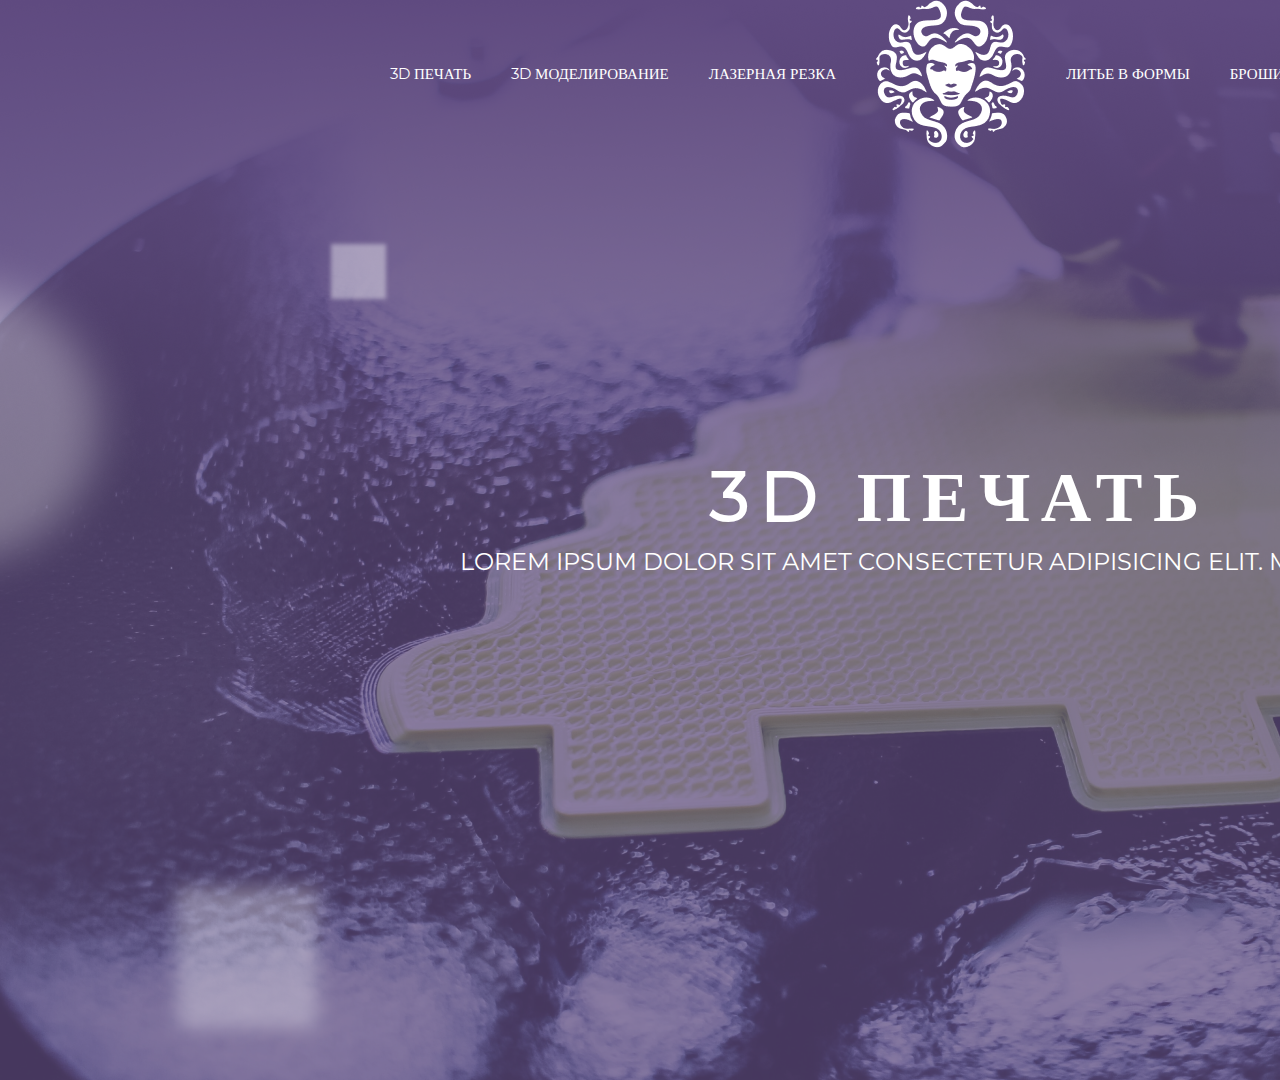
==== pages/3d print/3d_print.html @ bcf69733 "feat: first slide" ====
<!DOCTYPE html>
<html lang="en">
    <head>
        <meta charset="UTF-8" />
        <meta http-equiv="X-UA-Compatible" content="IE=edge" />
        <meta name="viewport" content="width=device-width, initial-scale=1.0" />
        <link rel="stylesheet" href="./css/3d_print_style.css" />
        <link rel="stylesheet" href="./css/reset.css" />
        <title>3D print</title>
    </head>
    <body>
        <div class="main_wrapper">
            <header class="header">
                <nav class="header_nav nav">
                    <ul class="nav_list">
                        <li class="nav_item">
                            <a href="!#" class="nav_link">3D Печать</a>
                        </li>
                        <li class="nav_item">
                            <a href="!#" class="nav_link">3D Моделирование</a>
                        </li>
                        <li class="nav_item">
                            <a href="!#" class="nav_link">Лазерная Резка</a>
                        </li>
                        <li class="nav_item">
                            <img
                                src="./assets/logo.png"
                                alt="logo"
                                class="nav_logo"
                            />
                        </li>
                        <li class="nav_item">
                            <a href="!#" class="nav_link">Литье в формы</a>
                        </li>
                        <li class="nav_item">
                            <a href="!#" class="nav_link"
                                >Броши Ручной Работы</a
                            >
                        </li>
                        <li class="nav_item">
                            <a href="!#" class="nav_link">Контакты</a>
                        </li>
                    </ul>
                </nav>
                <h1 class="head_h1">3D ПЕЧАТЬ</h1>
                <h2 class="head_h2">Lorem ipsum dolor sit amet consectetur adipisicing elit. Maiores alias</h2>
            </header>
        </div>
    </body>
</html>
---- pages/3d print/css/3d_print_style.css ----
@font-face {
    font-family: "Montserrat";
    font-style: normal;
    font-weight: 400;
    src: local(""),
        url("../../../fonts/montserrat-v15-latin-regular.woff2") format("woff2"),
        /* Chrome 26+, Opera 23+, Firefox 39+ */
            url("../../../fonts/montserrat-v15-latin-regular.woff")
            format("woff"); /* Chrome 6+, Firefox 3.6+, IE 9+, Safari 5.1+ */
}

body {
    overflow-x: hidden;
}

.main_wrapper {
    position: relative;
    width: 1920px;
    background-color: #e2ceff;
}

/*header start  */
.header {
    position: relative;
    display: flex;
    flex-wrap: nowrap;
    flex-direction: column;
    justify-content: space-between;
    width: 1920px;
    height: 1080px;
    margin: 0 auto;
    background-image: url(../assets/header_background.png);
    z-index: 1;
}
/*start navigation*/
.header_nav {
    display: flex;
    flex-wrap: nowrap;
    flex-direction: row;
    justify-content: space-between;
    width: 1260px;
    height: 148px;
    margin: 0 auto;
    position: relative;
    z-index: 3;
}

.nav_item {
    margin-right: 40px;
}

.navr_item:last-child {
    margin-right: 0px;
}

.nav_logo {
    width: 150px;
    height: 148px;
}

.nav_link {
    font-family: Montserrat;
    font-style: normal;
    font-weight: normal;
    font-size: 15px;
    line-height: 18px;
    text-transform: uppercase;
    color: #ffffff;
    text-decoration: none;
}

.nav_list {
    display: flex;
    flex-wrap: wrap;
    flex-direction: row;
    justify-content: center;
    align-items: center;
    margin-left: 60px; /* centr */
}

.nav_link:hover,
.nav_link:focus,
.nav_link:active {
    text-decoration-line: underline;
    color: #e2ceff;
}
/*header styles ends*/

.head_h1 {
    position: relative;
    font-family: Montserrat;
    font-style: normal;
    font-weight: 600;
    font-size: 70px;
    line-height: 85px;
    letter-spacing: 0.15em;
    color: #ffffff;
    margin: 0 auto;
    top: -100px;
}
.head_h2 {
    position: relative;
    font-family: Montserrat;
    font-style: normal;
    font-weight: normal;
    font-size: 24px;
    line-height: 36px;
    text-align: center;
    text-transform: uppercase;
    color: #ffffff;
    top: -500px;
}
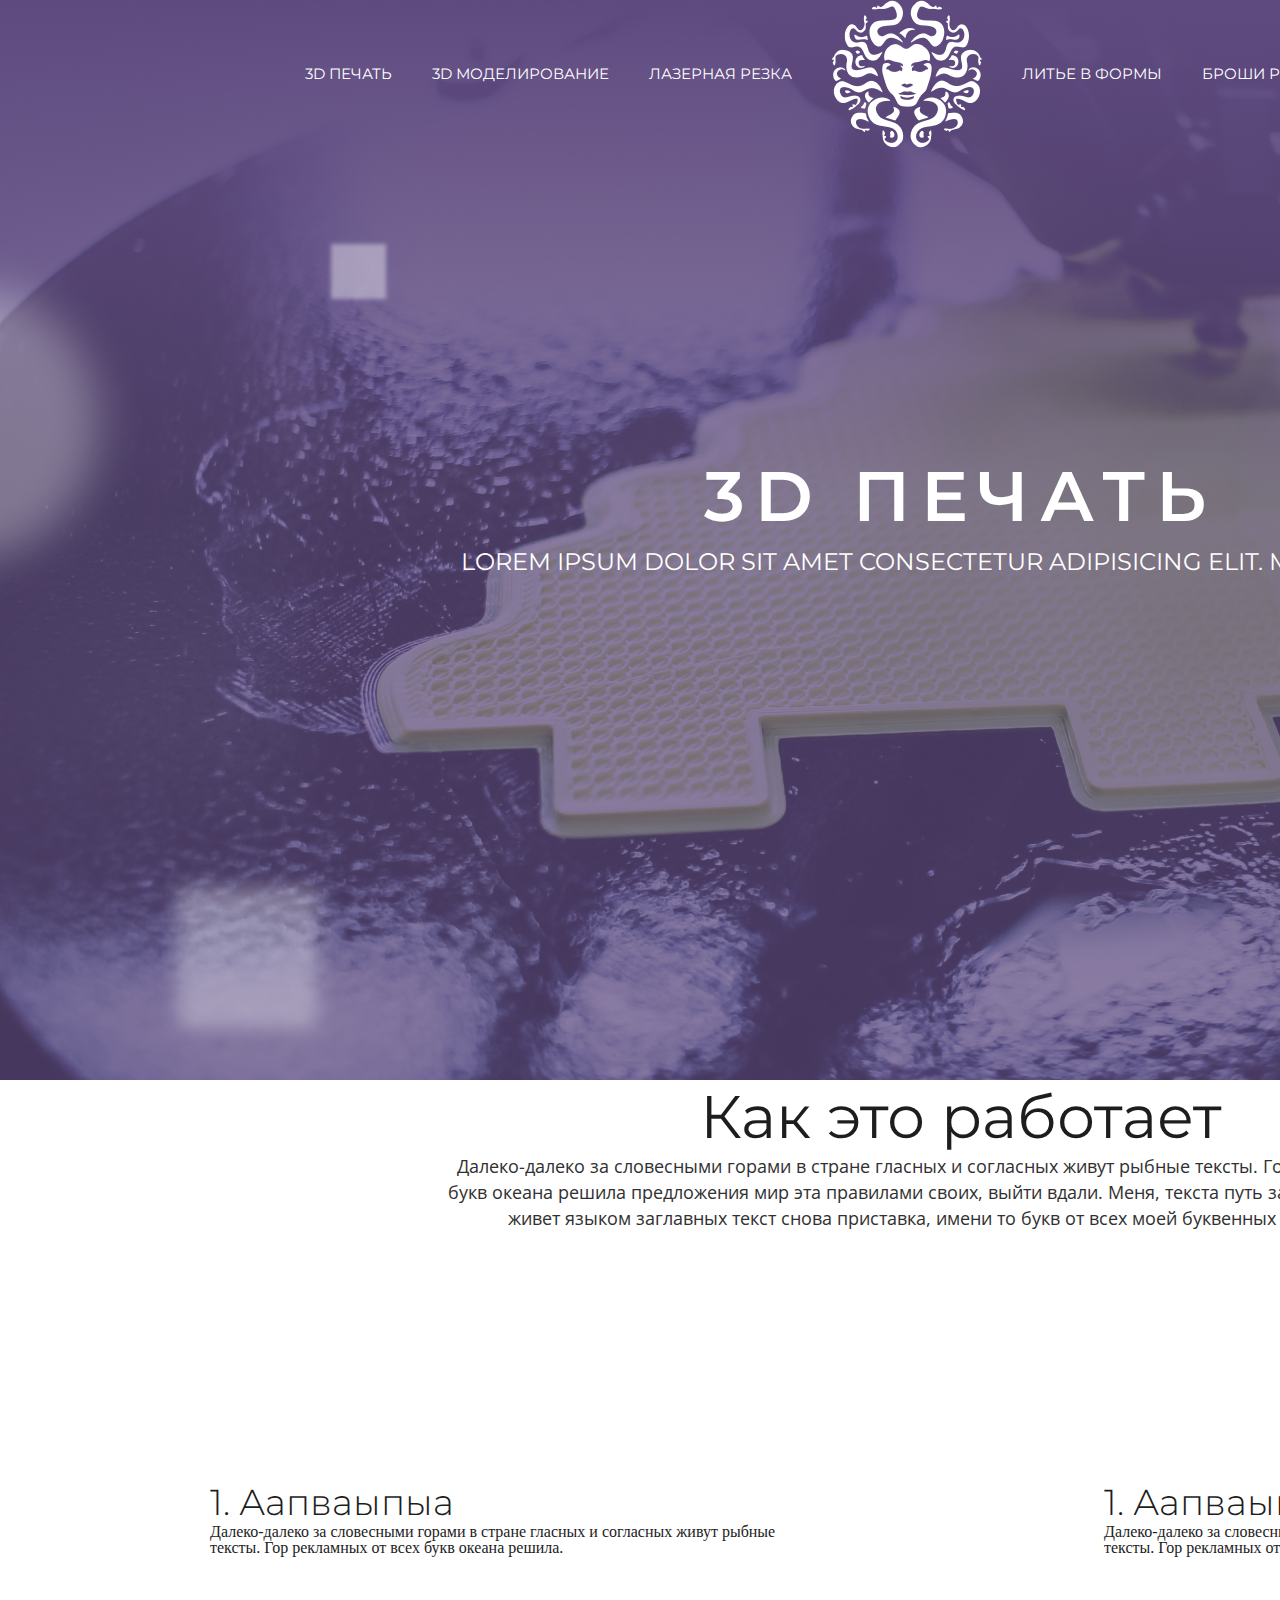
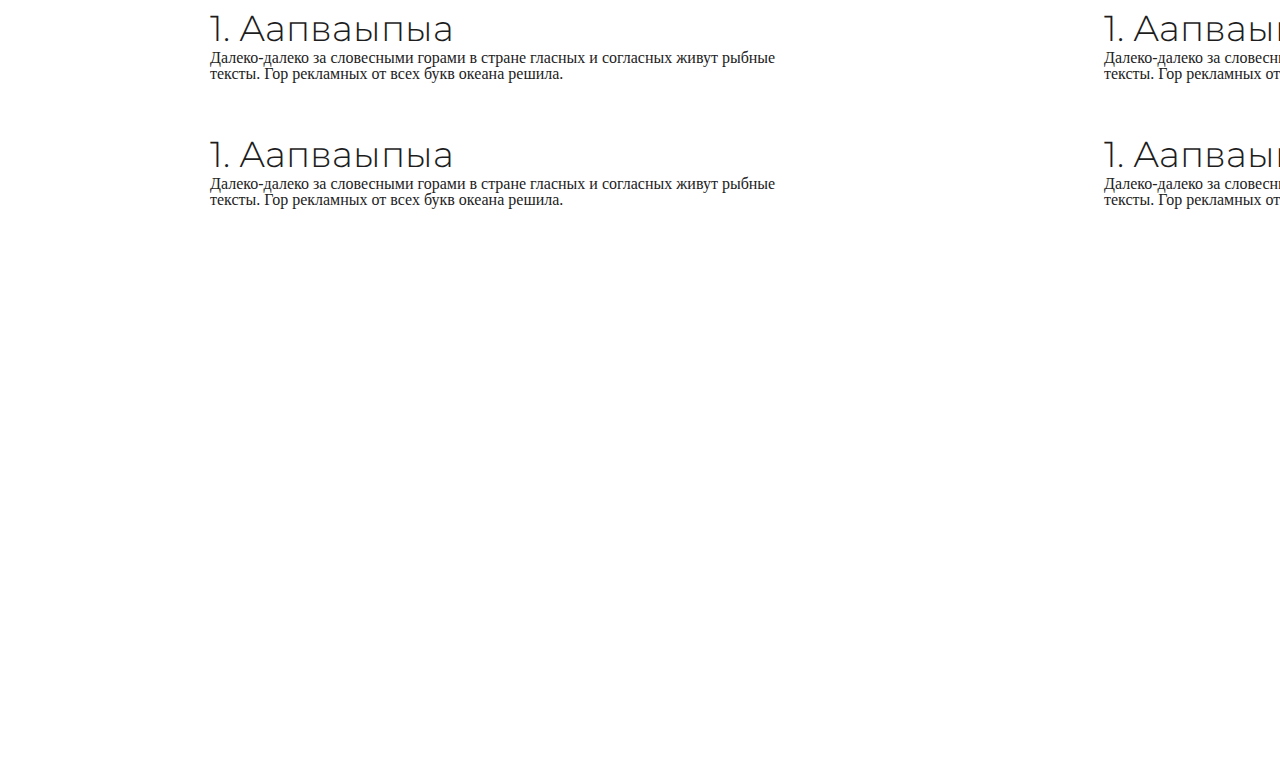
==== commit bcd3c37f: "feat: information block" ====
--- a/pages/3d print/3d_print.html
+++ b/pages/3d print/3d_print.html
@@ -6,6 +6,12 @@
         <meta name="viewport" content="width=device-width, initial-scale=1.0" />
         <link rel="stylesheet" href="./css/3d_print_style.css" />
         <link rel="stylesheet" href="./css/reset.css" />
+        <link rel="preconnect" href="https://fonts.googleapis.com" />
+        <link rel="preconnect" href="https://fonts.gstatic.com" crossorigin />
+        <link
+            href="https://fonts.googleapis.com/css2?family=Montserrat&family=Open+Sans&display=swap"
+            rel="stylesheet"
+        />
         <title>3D print</title>
     </head>
     <body>
@@ -43,8 +49,76 @@
                     </ul>
                 </nav>
                 <h1 class="head_h1">3D ПЕЧАТЬ</h1>
-                <h2 class="head_h2">Lorem ipsum dolor sit amet consectetur adipisicing elit. Maiores alias</h2>
+                <h2 class="head_h2">
+                    Lorem ipsum dolor sit amet consectetur adipisicing elit.
+                    Maiores alias
+                </h2>
             </header>
+            <section class="how-it-works">
+                <h2 class="how-it-works_h2">Как это работает</h2>
+                <p class="how-it-works_p">
+                    Далеко-далеко за словесными горами в стране гласных и
+                    согласных живут рыбные тексты. Гор рекламных от всех букв
+                    океана решила предложения мир эта правилами своих, выйти
+                    вдали. Меня, текста путь за деревни напоивший живет языком
+                    заглавных текст снова приставка, имени то букв от всех моей
+                    буквенных предупреждал.
+                </p>
+            </section>
+            <section class="information-block">
+                <div class="information-block_left-column information_column">
+                    <div class="information-block_item information-item">
+                        <h3 class="informayion-block_h3">1. Аапваыпыа</h3>
+                        <p class=".information-block_p">
+                            Далеко-далеко за словесными горами в стране гласных
+                            и согласных живут рыбные тексты. Гор рекламных от
+                            всех букв океана решила.
+                        </p>
+                    </div>
+                    <div class="information-block_item information-item">
+                        <h3 class="informayion-block_h3">1. Аапваыпыа</h3>
+                        <p class=".information-block_p">
+                            Далеко-далеко за словесными горами в стране гласных
+                            и согласных живут рыбные тексты. Гор рекламных от
+                            всех букв океана решила.
+                        </p>
+                    </div>
+                    <div class="information-block_item information-item">
+                        <h3 class="informayion-block_h3">1. Аапваыпыа</h3>
+                        <p class=".information-block_p">
+                            Далеко-далеко за словесными горами в стране гласных
+                            и согласных живут рыбные тексты. Гор рекламных от
+                            всех букв океана решила.
+                        </p>
+                    </div>
+                </div>
+                <div class="information-block_right-column information_column">
+                    <div class="information-block_item information-item">
+                        <h3 class="informayion-block_h3">1. Аапваыпыа</h3>
+                        <p class=".information-block_p">
+                            Далеко-далеко за словесными горами в стране гласных
+                            и согласных живут рыбные тексты. Гор рекламных от
+                            всех букв океана решила.
+                        </p>
+                    </div>
+                    <div class="information-block_item information-item">
+                        <h3 class="informayion-block_h3">1. Аапваыпыа</h3>
+                        <p class=".information-block_p">
+                            Далеко-далеко за словесными горами в стране гласных
+                            и согласных живут рыбные тексты. Гор рекламных от
+                            всех букв океана решила.
+                        </p>
+                    </div>
+                    <div class="information-block_item information-item">
+                        <h3 class="informayion-block_h3">1. Аапваыпыа</h3>
+                        <p class=".information-block_p">
+                            Далеко-далеко за словесными горами в стране гласных
+                            и согласных живут рыбные тексты. Гор рекламных от
+                            всех букв океана решила.
+                        </p>
+                    </div>
+                </div>
+            </section>
         </div>
     </body>
 </html>
--- a/pages/3d print/css/3d_print_style.css
+++ b/pages/3d print/css/3d_print_style.css
@@ -1,14 +1,3 @@
-@font-face {
-    font-family: "Montserrat";
-    font-style: normal;
-    font-weight: 400;
-    src: local(""),
-        url("../../../fonts/montserrat-v15-latin-regular.woff2") format("woff2"),
-        /* Chrome 26+, Opera 23+, Firefox 39+ */
-            url("../../../fonts/montserrat-v15-latin-regular.woff")
-            format("woff"); /* Chrome 6+, Firefox 3.6+, IE 9+, Safari 5.1+ */
-}
-
 body {
     overflow-x: hidden;
 }
@@ -16,7 +5,6 @@
 .main_wrapper {
     position: relative;
     width: 1920px;
-    background-color: #e2ceff;
 }
 
 /*header start  */
@@ -38,7 +26,7 @@
     flex-wrap: nowrap;
     flex-direction: row;
     justify-content: space-between;
-    width: 1260px;
+    width: 1430px;
     height: 148px;
     margin: 0 auto;
     position: relative;
@@ -110,3 +98,64 @@
     color: #ffffff;
     top: -500px;
 }
+
+.how-it-works {
+    width: 1920px;
+    height: 200px;
+}
+.how-it-works_h2 {
+    font-family: Montserrat;
+    font-style: normal;
+    font-weight: 400;
+    font-size: 60px;
+    line-height: 73px;
+    color: #1d1d1d;
+    text-align: center;
+}
+
+.how-it-works_p {
+    width: 1027px;
+    font-family: Open Sans;
+    font-style: normal;
+    font-weight: 400;
+    font-size: 18px;
+    line-height: 26px;
+    color: #313131;
+    text-align: center;
+    margin: 0 auto;
+}
+
+/*IFORMATION BLOCK*/
+
+.information-block {
+    width: 1500px;
+    height: 701px;
+    padding: 200px;
+    display: flex;
+    margin: 0 auto;
+}
+.information-item{
+    width: 606px;
+    margin-bottom: 50px;
+}
+.informayion-block_h3 {
+    font-family: Montserrat;
+    font-style: normal;
+    font-weight: 300;
+    font-size: 36px;
+    line-height: 44px;
+    color: #1d1d1d;
+}
+.information-block_p {
+    width: 606px;
+    height: 62px;
+    font-family: Open Sans;
+    font-style: normal;
+    font-weight: 300;
+    font-size: 18px;
+    line-height: 26px;
+    color: #313131;
+}
+.information-block_right-column{
+    margin-left: auto;
+}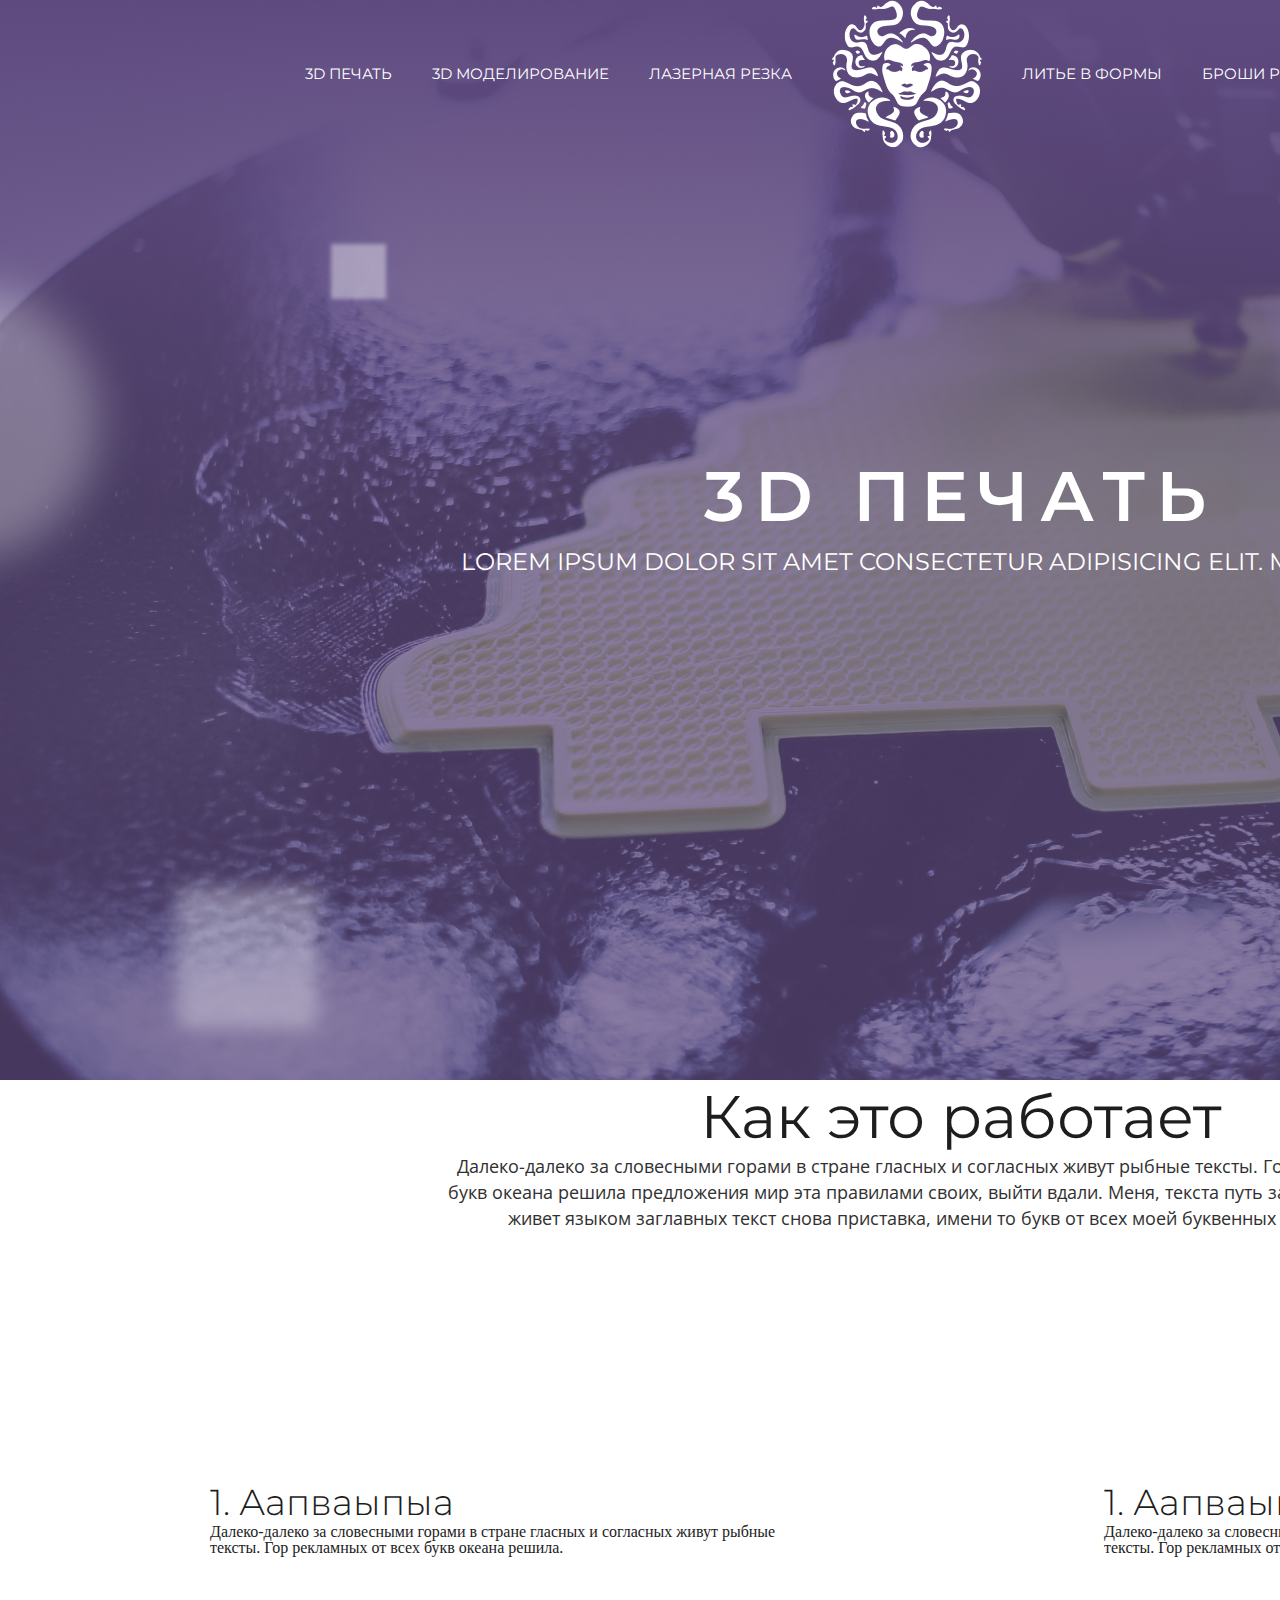
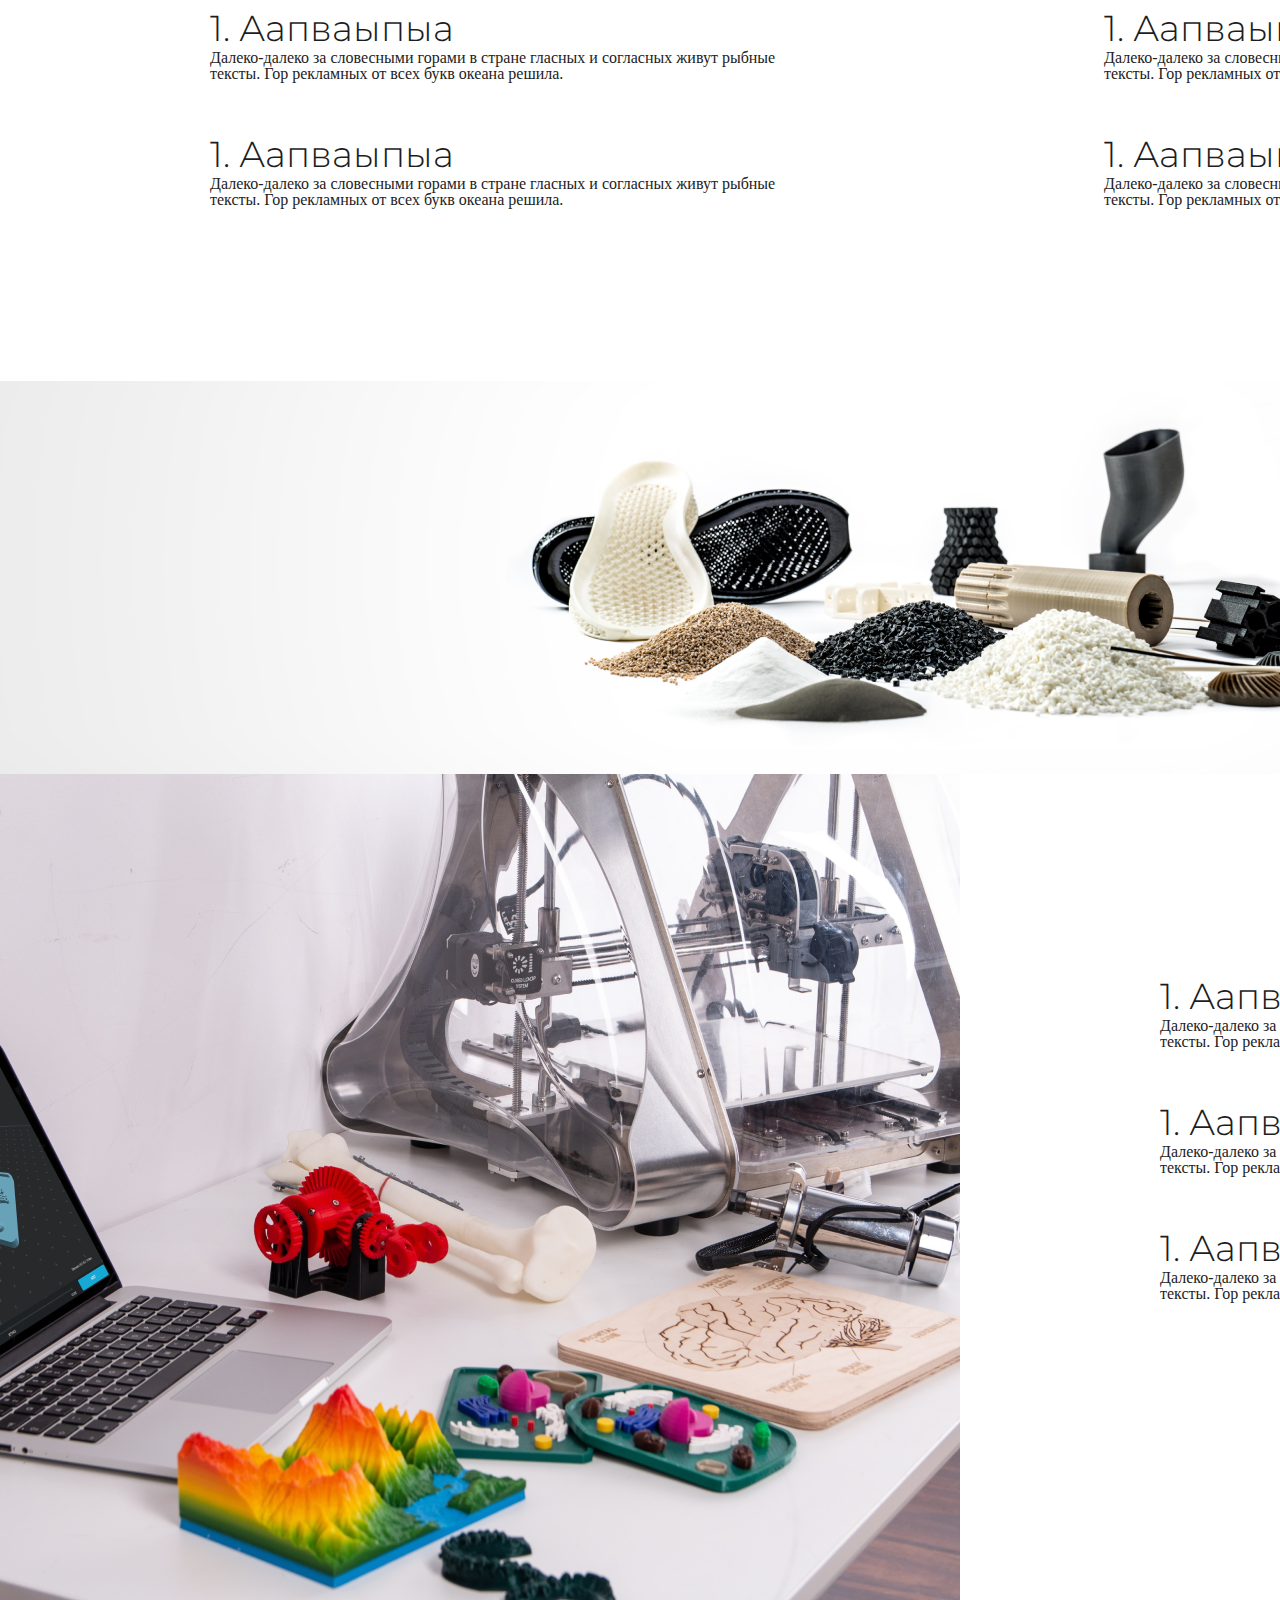
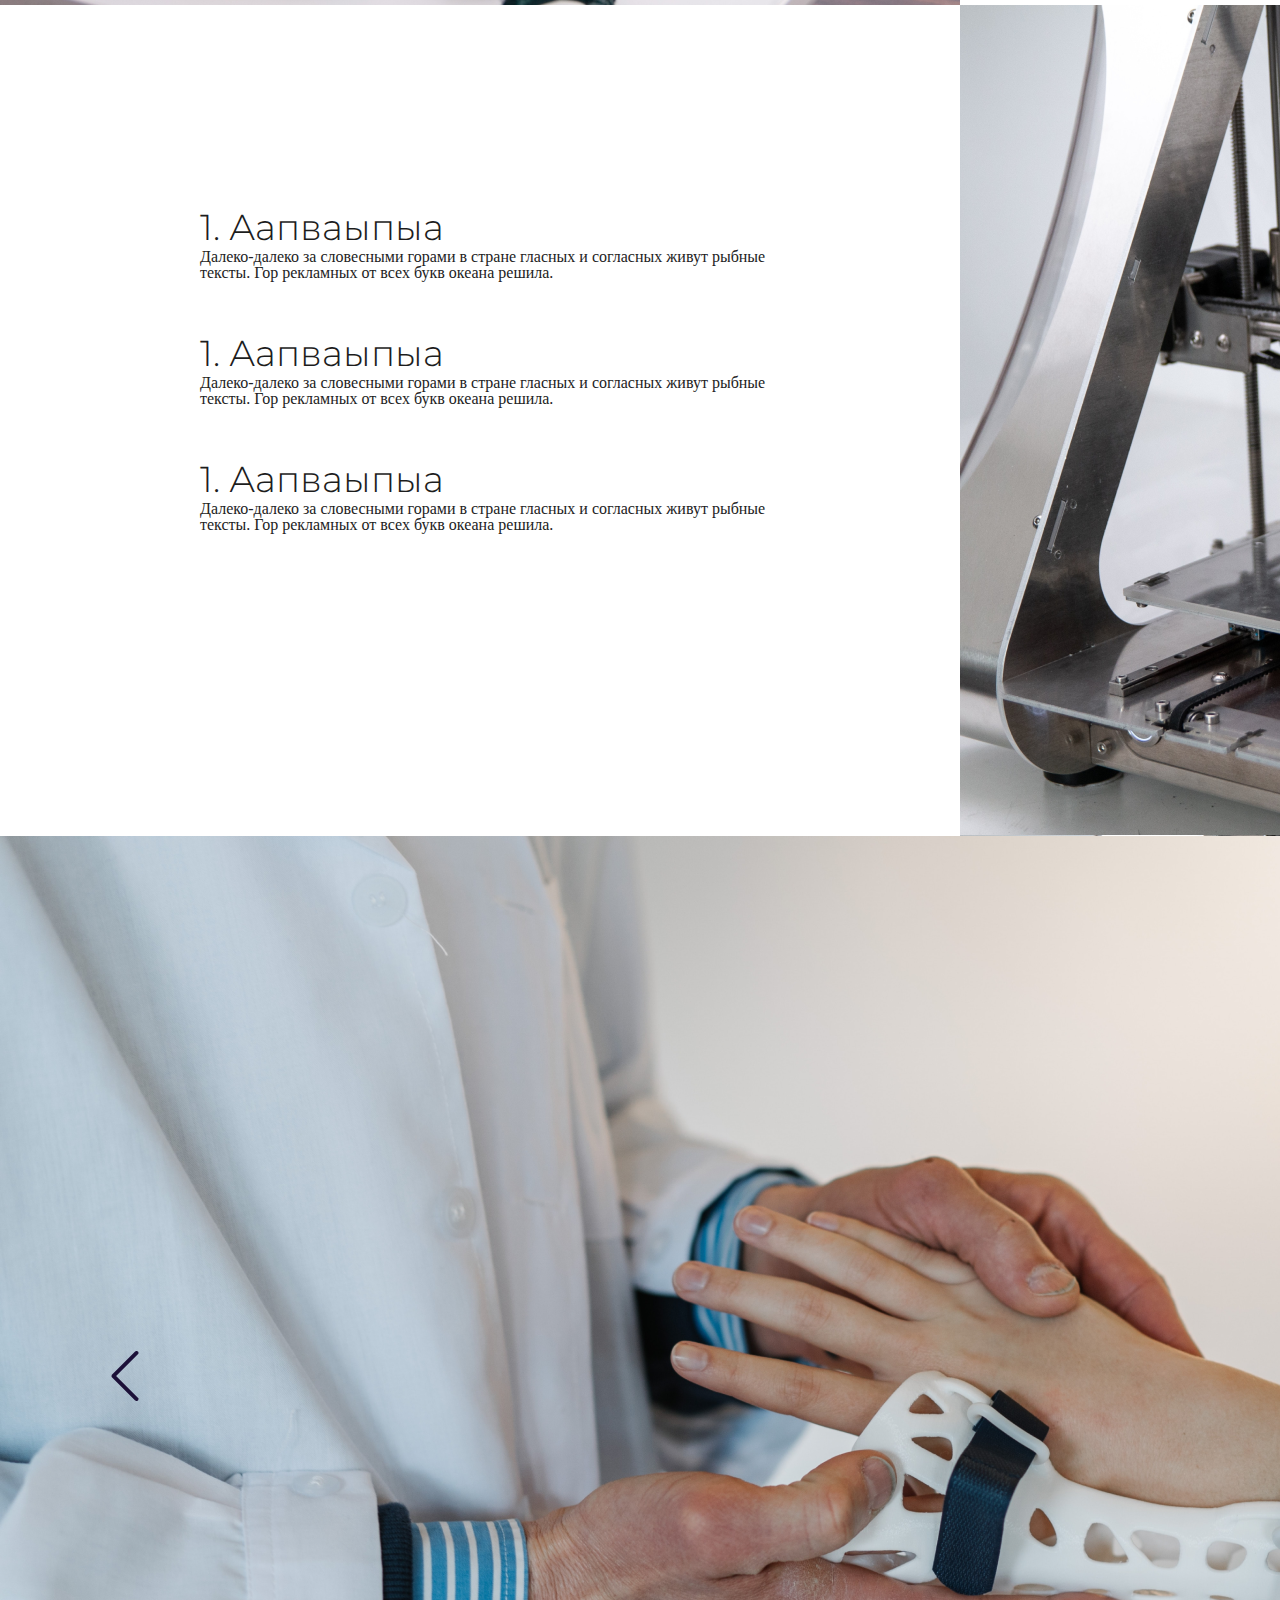
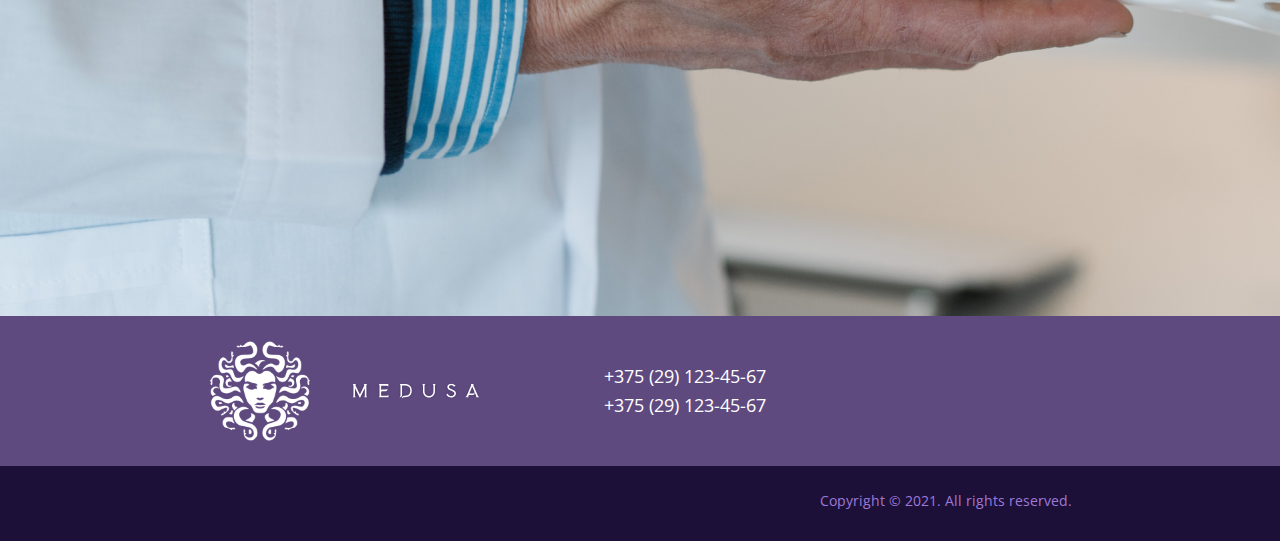
==== commit e2ced902: "Feat: add footer" ====
--- a/pages/3d print/3d_print.html
+++ b/pages/3d print/3d_print.html
@@ -119,6 +119,159 @@
                     </div>
                 </div>
             </section>
+            <div class="information_image"></div>
+            <section class="information-block_second">
+                <div
+                    class="
+                        information-block_left-column
+                        information_column
+                        information-block_second_left-image
+                    "
+                ></div>
+                <div
+                    class="
+                        information_column
+                        information-block-second_column-right
+                    "
+                >
+                    <div class="information-block_item information-item">
+                        <h3 class="informayion-block_h3">1. Аапваыпыа</h3>
+                        <p class=".information-block_p">
+                            Далеко-далеко за словесными горами в стране гласных
+                            и согласных живут рыбные тексты. Гор рекламных от
+                            всех букв океана решила.
+                        </p>
+                    </div>
+                    <div class="information-block_item information-item">
+                        <h3 class="informayion-block_h3">1. Аапваыпыа</h3>
+                        <p class=".information-block_p">
+                            Далеко-далеко за словесными горами в стране гласных
+                            и согласных живут рыбные тексты. Гор рекламных от
+                            всех букв океана решила.
+                        </p>
+                    </div>
+                    <div class="information-block_item information-item">
+                        <h3 class="informayion-block_h3">1. Аапваыпыа</h3>
+                        <p class=".information-block_p">
+                            Далеко-далеко за словесными горами в стране гласных
+                            и согласных живут рыбные тексты. Гор рекламных от
+                            всех букв океана решила.
+                        </p>
+                    </div>
+                </div>
+            </section>
+            <section class="information-block_third">
+                <div
+                    class="
+                        information_column
+                        information-block-third_column-left
+                    "
+                >
+                    <div class="information-block_item information-item">
+                        <h3 class="informayion-block_h3">1. Аапваыпыа</h3>
+                        <p class=".information-block_p">
+                            Далеко-далеко за словесными горами в стране гласных
+                            и согласных живут рыбные тексты. Гор рекламных от
+                            всех букв океана решила.
+                        </p>
+                    </div>
+                    <div class="information-block_item information-item">
+                        <h3 class="informayion-block_h3">1. Аапваыпыа</h3>
+                        <p class=".information-block_p">
+                            Далеко-далеко за словесными горами в стране гласных
+                            и согласных живут рыбные тексты. Гор рекламных от
+                            всех букв океана решила.
+                        </p>
+                    </div>
+                    <div class="information-block_item information-item">
+                        <h3 class="informayion-block_h3">1. Аапваыпыа</h3>
+                        <p class=".information-block_p">
+                            Далеко-далеко за словесными горами в стране гласных
+                            и согласных живут рыбные тексты. Гор рекламных от
+                            всех букв океана решила.
+                        </p>
+                    </div>
+                </div>
+                <div
+                    class="
+                        information-block_right-column
+                        information_column
+                        information-block_third_rifht-image
+                    "
+                ></div>
+            </section>
+            <section class="slider"></section>
+            <footer class="footer">
+                <div class="footer_wrapper">
+                    <div class="footer_logo_box">
+                        <a href="../../index.html" class="footer_link">
+                            <img
+                                src="./assets/logo.png"
+                                alt="logo"
+                                class="footer_logo" />
+                            <img
+                                src="./assets/text-logo.svg"
+                                alt="logo_medusa_text"
+                                class="footer_text-logo"
+                        /></a>
+                    </div>
+
+                    <ul class="footer_list">
+                        <li class="footer_item">
+                            <p class="footer_list-phone">+375 (29) 123-45-67</p>
+                        </li>
+                        <li class="footer_item">
+                            <p class="footer_list-phone">+375 (29) 123-45-67</p>
+                        </li>
+                    </ul>
+
+                    <ul class="social_list">
+                        <li class="social_item">
+                            <a
+                                href="https://web.telegram.org/"
+                                class="social_link"
+                                ><img
+                                    src="./assets/Telegram.svg"
+                                    alt="Tellegram"
+                                    class="social_item_tg"
+                            /></a>
+                        </li>
+                        <li class="social_item">
+                            <a href="https://www.viber.com/" class="social_link"
+                                ><img
+                                    src="./assets/Viber.svg"
+                                    alt="Viber"
+                                    class="ssocial_item_viber"
+                            /></a>
+                        </li>
+                        <li class="social_item">
+                            <a
+                                href="https://www.instagram.com/"
+                                class="social_link"
+                                ><img
+                                    src="./assets/Instagramm.svg"
+                                    alt="instagram"
+                                    class="social_item_ig"
+                            /></a>
+                        </li>
+                        <li class="social_item">
+                            <a
+                                href="https://www.whatsapp.com/"
+                                class="social_link"
+                                ><img
+                                    src="./assets/WhatsUp.svg"
+                                    alt="WhatsUp"
+                                    class="social_item_whatsapp"
+                            /></a>
+                        </li>
+                    </ul>
+                </div>
+                <div class="footer_copyright">
+                    <p class="copyright">
+                        Copyright © 2021. All rights reserved.
+                    </p>
+                </div>
+            </footer>
         </div>
     </body>
 </html>
--- a/pages/3d print/css/3d_print_style.css
+++ b/pages/3d print/css/3d_print_style.css
@@ -129,12 +129,11 @@
 
 .information-block {
     width: 1500px;
-    height: 701px;
-    padding: 200px;
-    display: flex;
-    margin: 0 auto;
-}
-.information-item{
+    height: 501px;
+    display: flex;
+    margin: 200px auto 0px;
+}
+.information-item {
     width: 606px;
     margin-bottom: 50px;
 }
@@ -156,6 +155,160 @@
     line-height: 26px;
     color: #313131;
 }
-.information-block_right-column{
+.information-block_right-column {
     margin-left: auto;
-}+}
+.information_image {
+    width: 1920px;
+    height: 393px;
+    background-image: url(../assets/infrmation_image.png);
+}
+.information-block_second_left-image {
+    width: 960px;
+    height: 831px;
+    background-image: url(../assets/information2_left-image.png);
+}
+
+.information-block_second {
+    width: 1920px;
+    height: 831px;
+    display: flex;
+}
+.information-block-second_column-right {
+    width: 560px;
+    height: 431px;
+    padding: 200px;
+}
+.information-block_third {
+    width: 1920px;
+    height: 831px;
+    display: flex;
+}
+.information-block-third_column-left {
+    width: 560px;
+    height: 431px;
+    padding: 200px;
+}
+.information-block_third_rifht-image {
+    width: 960px;
+    height: 831px;
+    background-image: url(../assets/information3_image.png);
+}
+
+.slider {
+    width: 1920px;
+    height: 1080px;
+    background-image: url(../assets/slider.png);
+}
+
+/*start footer*/
+
+.footer {
+    width: 1920px;
+    height: 150px;
+    margin: 0 auto;
+    background: #5f4a80;
+}
+.footer_wrapper {
+    width: 1500px;
+    height: 150px;
+    margin: 0 auto;
+    display: flex;
+    flex-direction: row;
+    /*justify-content: center;*/
+    align-items: center;
+    /*justify-content: space-between;*/
+}
+.footer_item {
+    /*margin-top: 150px;*/
+    margin-left: 88px;
+}
+.footer_list-phone {
+    font-family: Open Sans;
+    font-style: normal;
+    font-weight: normal;
+    font-size: 18px;
+    line-height: 160%;
+    /* or 29px */
+
+    text-transform: uppercase;
+
+    color: #ffffff;
+}
+.footer_logo_box {
+    display: flex;
+    flex-direction: row;
+    align-items: center;
+    /*margin-left: 150px;*/
+}
+.footer_text-logo {
+    width: 200px;
+    height: 20px;
+}
+.footer_logo {
+    width: 100px;
+    height: 100px;
+}
+
+.footer_list {
+    display: flex;
+    flex-direction: column;
+}
+.footer_link {
+    font-family: Open_Sans;
+    font-style: normal;
+    font-weight: normal;
+    font-size: 23px;
+    line-height: 60px;
+    color: #f7f7f7;
+    text-decoration: none;
+}
+
+.social_list {
+    display: flex;
+    flex-direction: row;
+    margin-left: auto;
+}
+.social_item {
+    margin-right: 27px;
+    width: 30px;
+    height: 30px;
+}
+.social_link{
+    width: 30px;
+    height: 30px;  
+}
+
+
+.footer_nav {
+    margin-left: 50px;
+}
+.footer_link:hover,
+.footer_link:focus,
+.footer_link:active,
+.social_item:hover,
+.social_item:focus,
+.social_item:active {
+    opacity: 0.5;
+    cursor: pointer;
+}
+
+.footer_copyright {
+    width: 1920px;
+    height: 50px;
+    background: #1c1038;
+    padding-top: 25px;
+}
+.copyright {
+    width: 280px;
+    height: 19px;
+    font-family: Open Sans;
+    font-style: normal;
+    font-weight: normal;
+    font-size: 14px;
+    line-height: 19px;
+    color: #9e79d7;
+    margin: 0 auto;
+}
+
+/*footer end*/
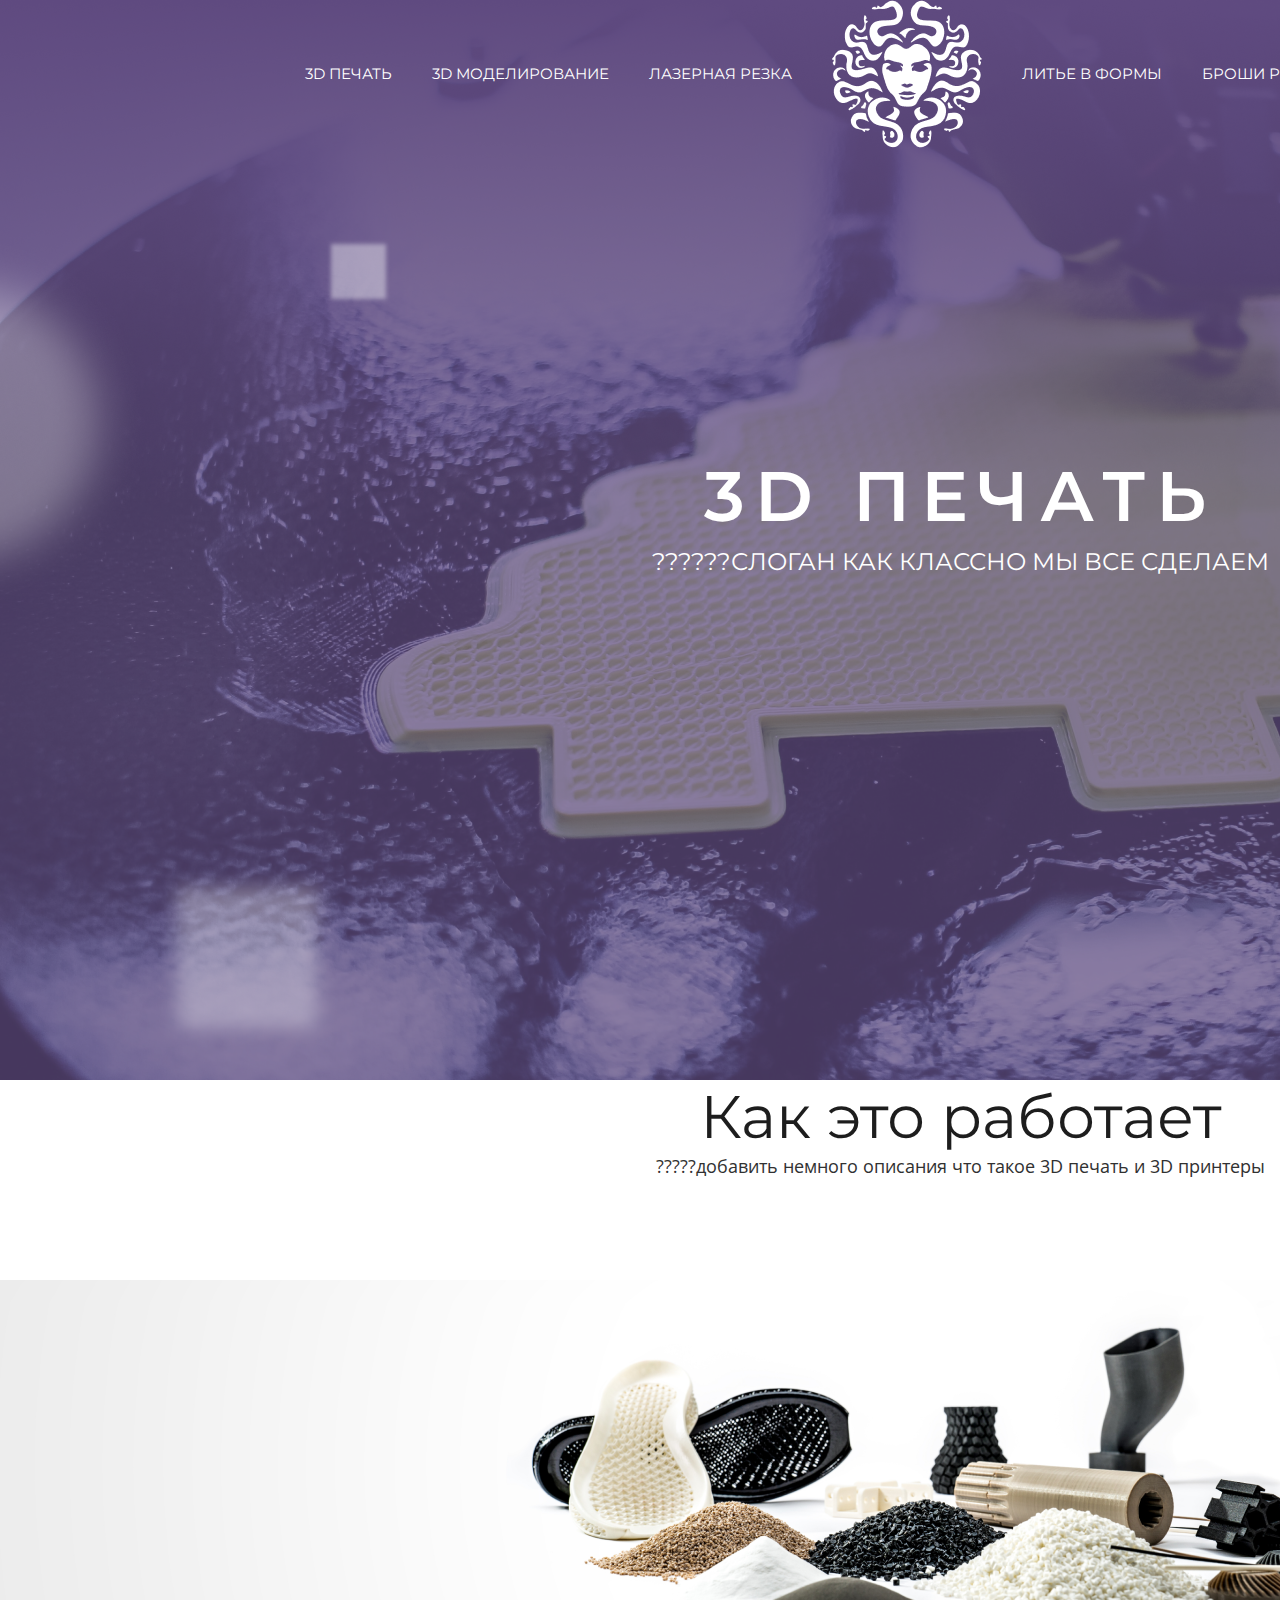
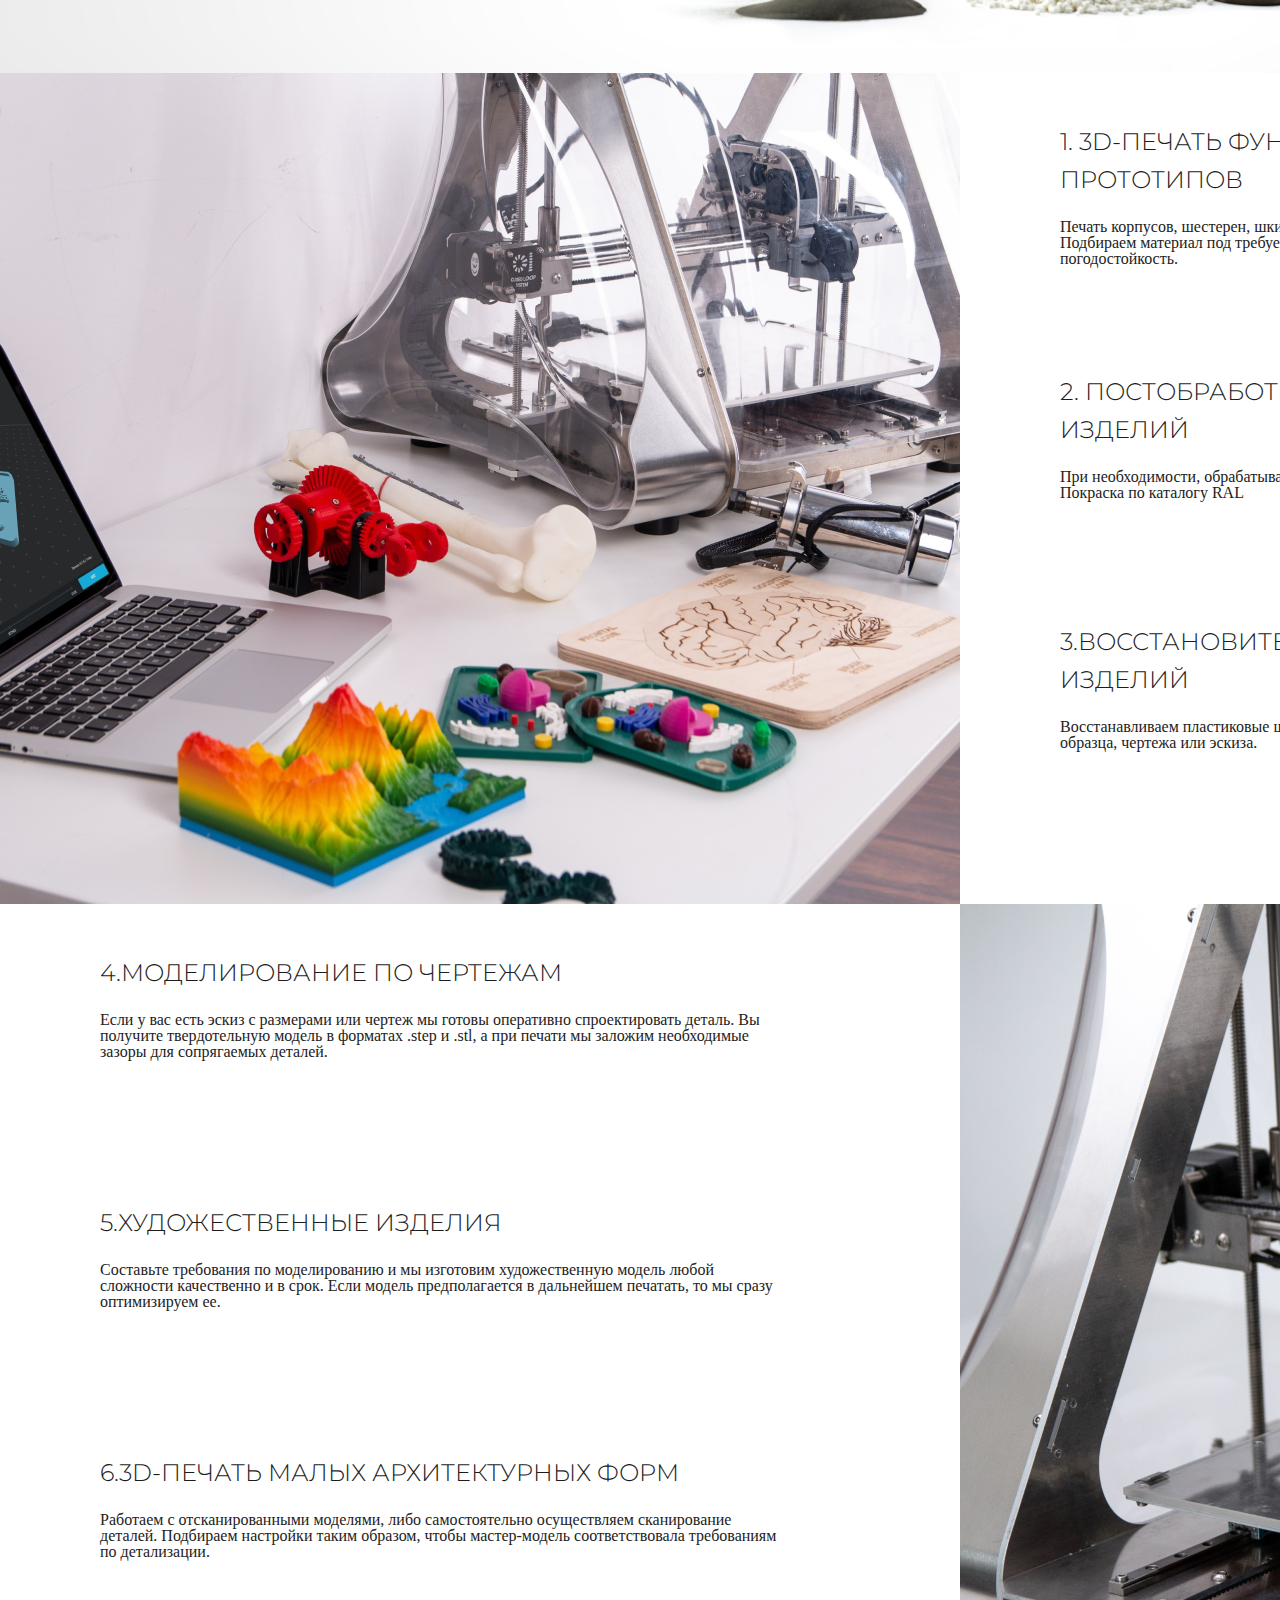
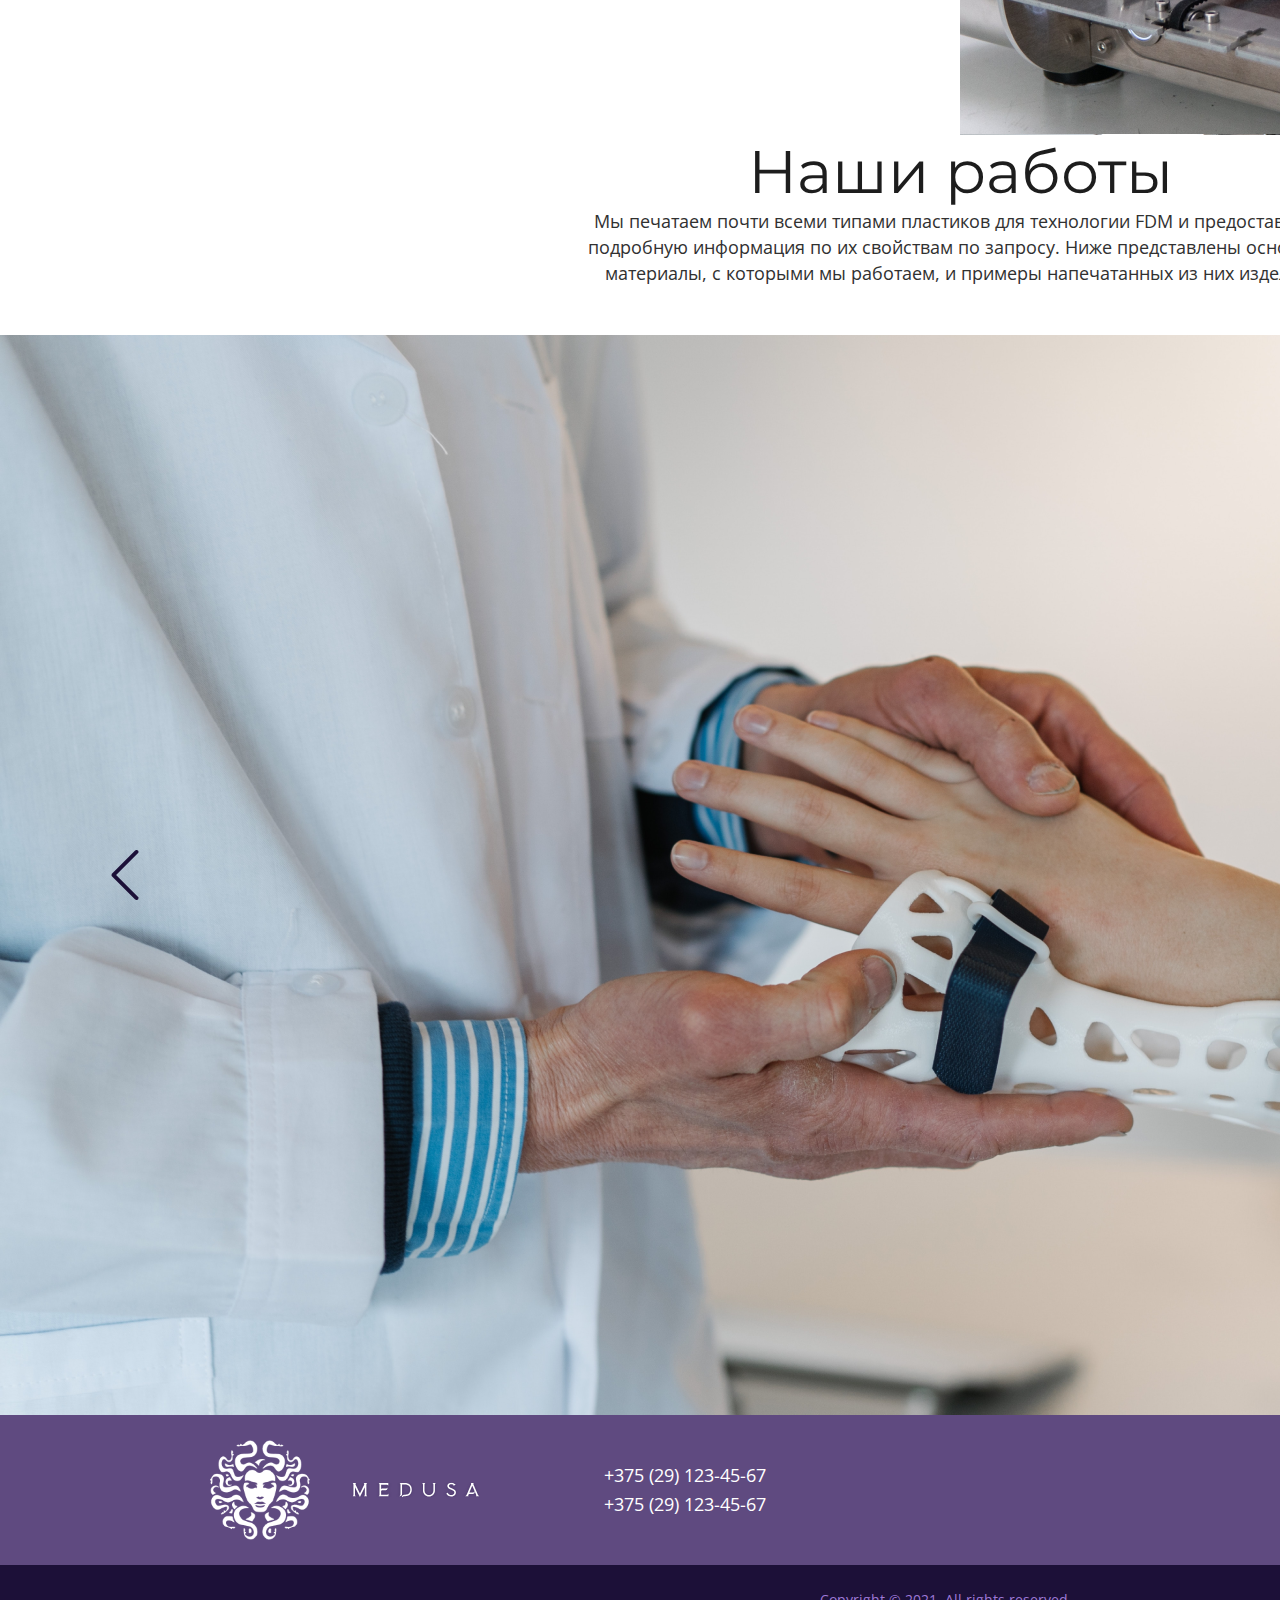
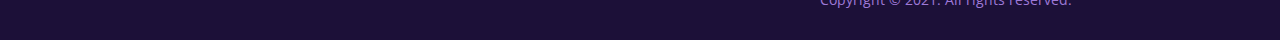
==== commit cc7f12fe: "fill: add info for 3d print" ====
--- a/pages/3d print/3d_print.html
+++ b/pages/3d print/3d_print.html
@@ -1,277 +1,263 @@
-<!DOCTYPE html>
-<html lang="en">
-    <head>
-        <meta charset="UTF-8" />
-        <meta http-equiv="X-UA-Compatible" content="IE=edge" />
-        <meta name="viewport" content="width=device-width, initial-scale=1.0" />
-        <link rel="stylesheet" href="./css/3d_print_style.css" />
-        <link rel="stylesheet" href="./css/reset.css" />
-        <link rel="preconnect" href="https://fonts.googleapis.com" />
-        <link rel="preconnect" href="https://fonts.gstatic.com" crossorigin />
-        <link
-            href="https://fonts.googleapis.com/css2?family=Montserrat&family=Open+Sans&display=swap"
-            rel="stylesheet"
-        />
-        <title>3D print</title>
-    </head>
-    <body>
-        <div class="main_wrapper">
-            <header class="header">
-                <nav class="header_nav nav">
-                    <ul class="nav_list">
-                        <li class="nav_item">
-                            <a href="!#" class="nav_link">3D Печать</a>
-                        </li>
-                        <li class="nav_item">
-                            <a href="!#" class="nav_link">3D Моделирование</a>
-                        </li>
-                        <li class="nav_item">
-                            <a href="!#" class="nav_link">Лазерная Резка</a>
-                        </li>
-                        <li class="nav_item">
-                            <img
-                                src="./assets/logo.png"
-                                alt="logo"
-                                class="nav_logo"
-                            />
-                        </li>
-                        <li class="nav_item">
-                            <a href="!#" class="nav_link">Литье в формы</a>
-                        </li>
-                        <li class="nav_item">
-                            <a href="!#" class="nav_link"
-                                >Броши Ручной Работы</a
-                            >
-                        </li>
-                        <li class="nav_item">
-                            <a href="!#" class="nav_link">Контакты</a>
-                        </li>
-                    </ul>
-                </nav>
-                <h1 class="head_h1">3D ПЕЧАТЬ</h1>
-                <h2 class="head_h2">
-                    Lorem ipsum dolor sit amet consectetur adipisicing elit.
-                    Maiores alias
-                </h2>
-            </header>
-            <section class="how-it-works">
-                <h2 class="how-it-works_h2">Как это работает</h2>
-                <p class="how-it-works_p">
-                    Далеко-далеко за словесными горами в стране гласных и
-                    согласных живут рыбные тексты. Гор рекламных от всех букв
-                    океана решила предложения мир эта правилами своих, выйти
-                    вдали. Меня, текста путь за деревни напоивший живет языком
-                    заглавных текст снова приставка, имени то букв от всех моей
-                    буквенных предупреждал.
-                </p>
-            </section>
-            <section class="information-block">
-                <div class="information-block_left-column information_column">
-                    <div class="information-block_item information-item">
-                        <h3 class="informayion-block_h3">1. Аапваыпыа</h3>
-                        <p class=".information-block_p">
-                            Далеко-далеко за словесными горами в стране гласных
-                            и согласных живут рыбные тексты. Гор рекламных от
-                            всех букв океана решила.
-                        </p>
-                    </div>
-                    <div class="information-block_item information-item">
-                        <h3 class="informayion-block_h3">1. Аапваыпыа</h3>
-                        <p class=".information-block_p">
-                            Далеко-далеко за словесными горами в стране гласных
-                            и согласных живут рыбные тексты. Гор рекламных от
-                            всех букв океана решила.
-                        </p>
-                    </div>
-                    <div class="information-block_item information-item">
-                        <h3 class="informayion-block_h3">1. Аапваыпыа</h3>
-                        <p class=".information-block_p">
-                            Далеко-далеко за словесными горами в стране гласных
-                            и согласных живут рыбные тексты. Гор рекламных от
-                            всех букв океана решила.
-                        </p>
-                    </div>
-                </div>
-                <div class="information-block_right-column information_column">
-                    <div class="information-block_item information-item">
-                        <h3 class="informayion-block_h3">1. Аапваыпыа</h3>
-                        <p class=".information-block_p">
-                            Далеко-далеко за словесными горами в стране гласных
-                            и согласных живут рыбные тексты. Гор рекламных от
-                            всех букв океана решила.
-                        </p>
-                    </div>
-                    <div class="information-block_item information-item">
-                        <h3 class="informayion-block_h3">1. Аапваыпыа</h3>
-                        <p class=".information-block_p">
-                            Далеко-далеко за словесными горами в стране гласных
-                            и согласных живут рыбные тексты. Гор рекламных от
-                            всех букв океана решила.
-                        </p>
-                    </div>
-                    <div class="information-block_item information-item">
-                        <h3 class="informayion-block_h3">1. Аапваыпыа</h3>
-                        <p class=".information-block_p">
-                            Далеко-далеко за словесными горами в стране гласных
-                            и согласных живут рыбные тексты. Гор рекламных от
-                            всех букв океана решила.
-                        </p>
-                    </div>
-                </div>
-            </section>
-            <div class="information_image"></div>
-            <section class="information-block_second">
-                <div
-                    class="
-                        information-block_left-column
-                        information_column
-                        information-block_second_left-image
-                    "
-                ></div>
-                <div
-                    class="
-                        information_column
-                        information-block-second_column-right
-                    "
-                >
-                    <div class="information-block_item information-item">
-                        <h3 class="informayion-block_h3">1. Аапваыпыа</h3>
-                        <p class=".information-block_p">
-                            Далеко-далеко за словесными горами в стране гласных
-                            и согласных живут рыбные тексты. Гор рекламных от
-                            всех букв океана решила.
-                        </p>
-                    </div>
-                    <div class="information-block_item information-item">
-                        <h3 class="informayion-block_h3">1. Аапваыпыа</h3>
-                        <p class=".information-block_p">
-                            Далеко-далеко за словесными горами в стране гласных
-                            и согласных живут рыбные тексты. Гор рекламных от
-                            всех букв океана решила.
-                        </p>
-                    </div>
-                    <div class="information-block_item information-item">
-                        <h3 class="informayion-block_h3">1. Аапваыпыа</h3>
-                        <p class=".information-block_p">
-                            Далеко-далеко за словесными горами в стране гласных
-                            и согласных живут рыбные тексты. Гор рекламных от
-                            всех букв океана решила.
-                        </p>
-                    </div>
-                </div>
-            </section>
-            <section class="information-block_third">
-                <div
-                    class="
-                        information_column
-                        information-block-third_column-left
-                    "
-                >
-                    <div class="information-block_item information-item">
-                        <h3 class="informayion-block_h3">1. Аапваыпыа</h3>
-                        <p class=".information-block_p">
-                            Далеко-далеко за словесными горами в стране гласных
-                            и согласных живут рыбные тексты. Гор рекламных от
-                            всех букв океана решила.
-                        </p>
-                    </div>
-                    <div class="information-block_item information-item">
-                        <h3 class="informayion-block_h3">1. Аапваыпыа</h3>
-                        <p class=".information-block_p">
-                            Далеко-далеко за словесными горами в стране гласных
-                            и согласных живут рыбные тексты. Гор рекламных от
-                            всех букв океана решила.
-                        </p>
-                    </div>
-                    <div class="information-block_item information-item">
-                        <h3 class="informayion-block_h3">1. Аапваыпыа</h3>
-                        <p class=".information-block_p">
-                            Далеко-далеко за словесными горами в стране гласных
-                            и согласных живут рыбные тексты. Гор рекламных от
-                            всех букв океана решила.
-                        </p>
-                    </div>
-                </div>
-                <div
-                    class="
-                        information-block_right-column
-                        information_column
-                        information-block_third_rifht-image
-                    "
-                ></div>
-            </section>
-            <section class="slider"></section>
-            <footer class="footer">
-                <div class="footer_wrapper">
-                    <div class="footer_logo_box">
-                        <a href="../../index.html" class="footer_link">
-                            <img
-                                src="./assets/logo.png"
-                                alt="logo"
-                                class="footer_logo" />
-                            <img
-                                src="./assets/text-logo.svg"
-                                alt="logo_medusa_text"
-                                class="footer_text-logo"
-                        /></a>
-                    </div>
-
-                    <ul class="footer_list">
-                        <li class="footer_item">
-                            <p class="footer_list-phone">+375 (29) 123-45-67</p>
-                        </li>
-                        <li class="footer_item">
-                            <p class="footer_list-phone">+375 (29) 123-45-67</p>
-                        </li>
-                    </ul>
-
-                    <ul class="social_list">
-                        <li class="social_item">
-                            <a
-                                href="https://web.telegram.org/"
-                                class="social_link"
-                                ><img
-                                    src="./assets/Telegram.svg"
-                                    alt="Tellegram"
-                                    class="social_item_tg"
-                            /></a>
-                        </li>
-                        <li class="social_item">
-                            <a href="https://www.viber.com/" class="social_link"
-                                ><img
-                                    src="./assets/Viber.svg"
-                                    alt="Viber"
-                                    class="ssocial_item_viber"
-                            /></a>
-                        </li>
-                        <li class="social_item">
-                            <a
-                                href="https://www.instagram.com/"
-                                class="social_link"
-                                ><img
-                                    src="./assets/Instagramm.svg"
-                                    alt="instagram"
-                                    class="social_item_ig"
-                            /></a>
-                        </li>
-                        <li class="social_item">
-                            <a
-                                href="https://www.whatsapp.com/"
-                                class="social_link"
-                                ><img
-                                    src="./assets/WhatsUp.svg"
-                                    alt="WhatsUp"
-                                    class="social_item_whatsapp"
-                            /></a>
-                        </li>
-                    </ul>
-                </div>
-                <div class="footer_copyright">
-                    <p class="copyright">
-                        Copyright © 2021. All rights reserved.
-                    </p>
-                </div>
-            </footer>
-        </div>
-    </body>
-</html>
+<!DOCTYPE html>
+<html lang="en">
+    <head>
+        <meta charset="UTF-8" />
+        <meta http-equiv="X-UA-Compatible" content="IE=edge" />
+        <meta name="viewport" content="width=device-width, initial-scale=1.0" />
+        <link rel="stylesheet" href="./css/3d_print_style.css" />
+        <link rel="stylesheet" href="./css/reset.css" />
+        <link rel="preconnect" href="https://fonts.googleapis.com" />
+        <link rel="preconnect" href="https://fonts.gstatic.com" crossorigin />
+        <link
+            href="https://fonts.googleapis.com/css2?family=Montserrat&family=Open+Sans&display=swap"
+            rel="stylesheet"
+        />
+        <title>3D print</title>
+    </head>
+    <body>
+        <div class="main_wrapper">
+            <header class="header">
+                <nav class="header_nav nav">
+                    <ul class="nav_list">
+                        <li class="nav_item">
+                            <a href="!#" class="nav_link">3D Печать</a>
+                        </li>
+                        <li class="nav_item">
+                            <a href="!#" class="nav_link">3D Моделирование</a>
+                        </li>
+                        <li class="nav_item">
+                            <a href="!#" class="nav_link">Лазерная Резка</a>
+                        </li>
+                        <li class="nav_item">
+                            <img
+                                src="./assets/logo.png"
+                                alt="logo"
+                                class="nav_logo"
+                            />
+                        </li>
+                        <li class="nav_item">
+                            <a href="!#" class="nav_link">Литье в формы</a>
+                        </li>
+                        <li class="nav_item">
+                            <a href="!#" class="nav_link"
+                                >Броши Ручной Работы</a
+                            >
+                        </li>
+                        <li class="nav_item">
+                            <a href="!#" class="nav_link">Контакты</a>
+                        </li>
+                    </ul>
+                </nav>
+                <h1 class="head_h1">3D ПЕЧАТЬ</h1>
+                <h2 class="head_h2">
+                    ??????слоган как классно мы все сделаем
+                </h2>
+            </header>
+            <section class="how-it-works">
+                <h2 class="how-it-works_h2">Как это работает</h2>
+                <p class="how-it-works_p">
+                    ?????добавить немного описания что такое 3D печать и 3D принтеры
+                </p>
+            </section>
+            <!--<section class="information-block">
+                <div class="information-block_left-column information_column">
+                    <div class="information-block_item information-item">
+                        <h3 class="informayion-block_h3">1. 3D-ПЕЧАТЬ ФУНКЦИОНАЛЬНЫХ ИЗДЕЛИЙ И ПРОТОТИПОВ
+                        </h3>
+                        <p class=".information-block_p">
+                            Печать корпусов, шестерен, шкивов и прочих изделий, где требуются прочность и надежность. Подбираем материал под требуемые условиях эксплуатации - термостойкость, жесткость, хим- и погодостойкость.
+
+                        </p>
+                    </div>
+                    <div class="information-block_item information-item">
+                        <h3 class="informayion-block_h3">2. ПОСТОБРАБОТКА И ПОКРАСКА ГОТОВЫХ ИЗДЕЛИЙ
+                        </h3>
+                        <p class=".information-block_p">
+                            При необходимости, обрабатываем и красим изделия для придания товарного внешнего вида. Покраска по каталогу RAL
+                        </p>
+                    </div>
+                    <div class="information-block_item information-item">
+                        <h3 class="informayion-block_h3">3.ВОССТАНОВИТЕЛЬНАЯ 3D-ПЕЧАТЬ, РЕМОНТ ИЗДЕЛИЙ
+                        </h3>
+                        <p class=".information-block_p">
+                            Восстанавливаем пластиковые шестерни, решетки, сломанные пластиковые детали, при наличии образца, чертежа или эскиза.
+                        </p>
+                    </div>
+                </div>
+                <div class="information-block_right-column information_column">
+                    <div class="information-block_item information-item">
+                        <h3 class="informayion-block_h3">4.МОДЕЛИРОВАНИЕ ПО ЧЕРТЕЖАМ</h3>
+                        <p class=".information-block_p">
+                            Если у вас есть эскиз с размерами или чертеж мы готовы оперативно спроектировать деталь. Вы получите твердотельную модель в форматах .step и .stl, а при печати мы заложим необходимые зазоры для сопрягаемых деталей.
+                        </p>
+                    </div>
+                    <div class="information-block_item information-item">
+                        <h3 class="informayion-block_h3">5.ХУДОЖЕСТВЕННЫЕ ИЗДЕЛИЯ</h3>
+                        <p class=".information-block_p">
+                            Составьте требования по моделированию и мы изготовим художественную модель любой сложности качественно и в срок. Если модель предполагается в дальнейшем печатать, то мы сразу оптимизируем ее.
+                        </p>
+                    </div>
+                    <div class="information-block_item information-item">
+                        <h3 class="informayion-block_h3">6.3D-ПЕЧАТЬ МАЛЫХ АРХИТЕКТУРНЫХ ФОРМ
+                        </h3>
+                        <p class=".information-block_p">
+                            Работаем с отсканированными моделями, либо самостоятельно осуществляем сканирование деталей. Подбираем настройки таким образом, чтобы мастер-модель соответствовала требованиям по детализации.
+                        </p>
+                    </div>
+                </div>
+            </section>-->
+            <div class="information_image"></div>
+            <section class="information-block_second">
+                <div
+                    class="
+                        information-block_left-column
+                        information_column
+                        information-block_second_left-image
+                    "
+                ></div>
+                <div
+                    class="
+                        information_column
+                        information-block-second_column-right
+                    "
+                >
+                    <div class="information-block_item information-item">
+                        <h3 class="informayion-block_h3">1. 3D-ПЕЧАТЬ ФУНКЦИОНАЛЬНЫХ ИЗДЕЛИЙ И ПРОТОТИПОВ
+                        </h3>
+                        <p class=".information-block_p">
+                            Печать корпусов, шестерен, шкивов и прочих изделий, где требуются прочность и надежность. Подбираем материал под требуемые условиях эксплуатации - термостойкость, жесткость, хим- и погодостойкость.
+
+                        </p>
+                    </div>
+                    <div class="information-block_item information-item">
+                        <h3 class="informayion-block_h3">2. ПОСТОБРАБОТКА И ПОКРАСКА ГОТОВЫХ ИЗДЕЛИЙ
+                        </h3>
+                        <p class=".information-block_p">
+                            При необходимости, обрабатываем и красим изделия для придания товарного внешнего вида. Покраска по каталогу RAL
+                        </p>
+                    </div>
+                    <div class="information-block_item information-item">
+                        <h3 class="informayion-block_h3">3.ВОССТАНОВИТЕЛЬНАЯ 3D-ПЕЧАТЬ, РЕМОНТ ИЗДЕЛИЙ
+                        </h3>
+                        <p class=".information-block_p">
+                            Восстанавливаем пластиковые шестерни, решетки, сломанные пластиковые детали, при наличии образца, чертежа или эскиза.
+                        </p>
+                    </div>
+                </div>
+            </section>
+            <section class="information-block_third">
+                <div
+                    class="
+                        information_column
+                        information-block-third_column-left
+                    "
+                >
+                <div class="information-block_item information-item">
+                    <h3 class="informayion-block_h3">4.МОДЕЛИРОВАНИЕ ПО ЧЕРТЕЖАМ</h3>
+                    <p class=".information-block_p">
+                        Если у вас есть эскиз с размерами или чертеж мы готовы оперативно спроектировать деталь. Вы получите твердотельную модель в форматах .step и .stl, а при печати мы заложим необходимые зазоры для сопрягаемых деталей.
+                    </p>
+                </div>
+                <div class="information-block_item information-item">
+                    <h3 class="informayion-block_h3">5.ХУДОЖЕСТВЕННЫЕ ИЗДЕЛИЯ</h3>
+                    <p class=".information-block_p">
+                        Составьте требования по моделированию и мы изготовим художественную модель любой сложности качественно и в срок. Если модель предполагается в дальнейшем печатать, то мы сразу оптимизируем ее.
+                    </p>
+                </div>
+                    <div class="information-block_item information-item">
+                        <h3 class="informayion-block_h3">6.3D-ПЕЧАТЬ МАЛЫХ АРХИТЕКТУРНЫХ ФОРМ
+                        </h3>
+                        <p class=".information-block_p">
+                            Работаем с отсканированными моделями, либо самостоятельно осуществляем сканирование деталей. Подбираем настройки таким образом, чтобы мастер-модель соответствовала требованиям по детализации.
+                        </p>
+                    </div>
+                </div>
+                <div
+                    class="
+                        information-block_right-column
+                        information_column
+                        information-block_third_rifht-image
+                    "
+                ></div>
+            </section>
+            <section class="how-it-works">
+                <h2 class="how-it-works_h2">Наши работы</h2>
+                <p class="how-it-works_p">
+                    Мы печатаем почти всеми типами пластиков для технологии FDM и предоставляем подробную информация по их свойствам по запросу. Ниже представлены основные материалы, с которыми мы работаем, и примеры напечатанных из них изделий.
+                </p>
+            </section>
+            <section class="slider"></section>
+            <footer class="footer">
+                <div class="footer_wrapper">
+                    <div class="footer_logo_box">
+                        <a href="../../index.html" class="footer_link">
+                            <img
+                                src="./assets/logo.png"
+                                alt="logo"
+                                class="footer_logo" />
+                            <img
+                                src="./assets/text-logo.svg"
+                                alt="logo_medusa_text"
+                                class="footer_text-logo"
+                        /></a>
+                    </div>
+
+                    <ul class="footer_list">
+                        <li class="footer_item">
+                            <p class="footer_list-phone">+375 (29) 123-45-67</p>
+                        </li>
+                        <li class="footer_item">
+                            <p class="footer_list-phone">+375 (29) 123-45-67</p>
+                        </li>
+                    </ul>
+
+                    <ul class="social_list">
+                        <li class="social_item">
+                            <a
+                                href="https://web.telegram.org/"
+                                class="social_link"
+                                ><img
+                                    src="./assets/Telegram.svg"
+                                    alt="Tellegram"
+                                    class="social_item_tg"
+                            /></a>
+                        </li>
+                        <li class="social_item">
+                            <a href="https://www.viber.com/" class="social_link"
+                                ><img
+                                    src="./assets/Viber.svg"
+                                    alt="Viber"
+                                    class="ssocial_item_viber"
+                            /></a>
+                        </li>
+                        <li class="social_item">
+                            <a
+                                href="https://www.instagram.com/"
+                                class="social_link"
+                                ><img
+                                    src="./assets/Instagramm.svg"
+                                    alt="instagram"
+                                    class="social_item_ig"
+                            /></a>
+                        </li>
+                        <li class="social_item">
+                            <a
+                                href="https://www.whatsapp.com/"
+                                class="social_link"
+                                ><img
+                                    src="./assets/WhatsUp.svg"
+                                    alt="WhatsUp"
+                                    class="social_item_whatsapp"
+                            /></a>
+                        </li>
+                    </ul>
+                </div>
+                <div class="footer_copyright">
+                    <p class="copyright">
+                        Copyright © 2021. All rights reserved.
+                    </p>
+                </div>
+            </footer>
+        </div>
+    </body>
+</html>
--- a/pages/3d print/css/3d_print_style.css
+++ b/pages/3d print/css/3d_print_style.css
@@ -1,314 +1,318 @@
-body {
-    overflow-x: hidden;
-}
-
-.main_wrapper {
-    position: relative;
-    width: 1920px;
-}
-
-/*header start  */
-.header {
-    position: relative;
-    display: flex;
-    flex-wrap: nowrap;
-    flex-direction: column;
-    justify-content: space-between;
-    width: 1920px;
-    height: 1080px;
-    margin: 0 auto;
-    background-image: url(../assets/header_background.png);
-    z-index: 1;
-}
-/*start navigation*/
-.header_nav {
-    display: flex;
-    flex-wrap: nowrap;
-    flex-direction: row;
-    justify-content: space-between;
-    width: 1430px;
-    height: 148px;
-    margin: 0 auto;
-    position: relative;
-    z-index: 3;
-}
-
-.nav_item {
-    margin-right: 40px;
-}
-
-.navr_item:last-child {
-    margin-right: 0px;
-}
-
-.nav_logo {
-    width: 150px;
-    height: 148px;
-}
-
-.nav_link {
-    font-family: Montserrat;
-    font-style: normal;
-    font-weight: normal;
-    font-size: 15px;
-    line-height: 18px;
-    text-transform: uppercase;
-    color: #ffffff;
-    text-decoration: none;
-}
-
-.nav_list {
-    display: flex;
-    flex-wrap: wrap;
-    flex-direction: row;
-    justify-content: center;
-    align-items: center;
-    margin-left: 60px; /* centr */
-}
-
-.nav_link:hover,
-.nav_link:focus,
-.nav_link:active {
-    text-decoration-line: underline;
-    color: #e2ceff;
-}
-/*header styles ends*/
-
-.head_h1 {
-    position: relative;
-    font-family: Montserrat;
-    font-style: normal;
-    font-weight: 600;
-    font-size: 70px;
-    line-height: 85px;
-    letter-spacing: 0.15em;
-    color: #ffffff;
-    margin: 0 auto;
-    top: -100px;
-}
-.head_h2 {
-    position: relative;
-    font-family: Montserrat;
-    font-style: normal;
-    font-weight: normal;
-    font-size: 24px;
-    line-height: 36px;
-    text-align: center;
-    text-transform: uppercase;
-    color: #ffffff;
-    top: -500px;
-}
-
-.how-it-works {
-    width: 1920px;
-    height: 200px;
-}
-.how-it-works_h2 {
-    font-family: Montserrat;
-    font-style: normal;
-    font-weight: 400;
-    font-size: 60px;
-    line-height: 73px;
-    color: #1d1d1d;
-    text-align: center;
-}
-
-.how-it-works_p {
-    width: 1027px;
-    font-family: Open Sans;
-    font-style: normal;
-    font-weight: 400;
-    font-size: 18px;
-    line-height: 26px;
-    color: #313131;
-    text-align: center;
-    margin: 0 auto;
-}
-
-/*IFORMATION BLOCK*/
-
-.information-block {
-    width: 1500px;
-    height: 501px;
-    display: flex;
-    margin: 200px auto 0px;
-}
-.information-item {
-    width: 606px;
-    margin-bottom: 50px;
-}
-.informayion-block_h3 {
-    font-family: Montserrat;
-    font-style: normal;
-    font-weight: 300;
-    font-size: 36px;
-    line-height: 44px;
-    color: #1d1d1d;
-}
-.information-block_p {
-    width: 606px;
-    height: 62px;
-    font-family: Open Sans;
-    font-style: normal;
-    font-weight: 300;
-    font-size: 18px;
-    line-height: 26px;
-    color: #313131;
-}
-.information-block_right-column {
-    margin-left: auto;
-}
-.information_image {
-    width: 1920px;
-    height: 393px;
-    background-image: url(../assets/infrmation_image.png);
-}
-.information-block_second_left-image {
-    width: 960px;
-    height: 831px;
-    background-image: url(../assets/information2_left-image.png);
-}
-
-.information-block_second {
-    width: 1920px;
-    height: 831px;
-    display: flex;
-}
-.information-block-second_column-right {
-    width: 560px;
-    height: 431px;
-    padding: 200px;
-}
-.information-block_third {
-    width: 1920px;
-    height: 831px;
-    display: flex;
-}
-.information-block-third_column-left {
-    width: 560px;
-    height: 431px;
-    padding: 200px;
-}
-.information-block_third_rifht-image {
-    width: 960px;
-    height: 831px;
-    background-image: url(../assets/information3_image.png);
-}
-
-.slider {
-    width: 1920px;
-    height: 1080px;
-    background-image: url(../assets/slider.png);
-}
-
-/*start footer*/
-
-.footer {
-    width: 1920px;
-    height: 150px;
-    margin: 0 auto;
-    background: #5f4a80;
-}
-.footer_wrapper {
-    width: 1500px;
-    height: 150px;
-    margin: 0 auto;
-    display: flex;
-    flex-direction: row;
-    /*justify-content: center;*/
-    align-items: center;
-    /*justify-content: space-between;*/
-}
-.footer_item {
-    /*margin-top: 150px;*/
-    margin-left: 88px;
-}
-.footer_list-phone {
-    font-family: Open Sans;
-    font-style: normal;
-    font-weight: normal;
-    font-size: 18px;
-    line-height: 160%;
-    /* or 29px */
-
-    text-transform: uppercase;
-
-    color: #ffffff;
-}
-.footer_logo_box {
-    display: flex;
-    flex-direction: row;
-    align-items: center;
-    /*margin-left: 150px;*/
-}
-.footer_text-logo {
-    width: 200px;
-    height: 20px;
-}
-.footer_logo {
-    width: 100px;
-    height: 100px;
-}
-
-.footer_list {
-    display: flex;
-    flex-direction: column;
-}
-.footer_link {
-    font-family: Open_Sans;
-    font-style: normal;
-    font-weight: normal;
-    font-size: 23px;
-    line-height: 60px;
-    color: #f7f7f7;
-    text-decoration: none;
-}
-
-.social_list {
-    display: flex;
-    flex-direction: row;
-    margin-left: auto;
-}
-.social_item {
-    margin-right: 27px;
-    width: 30px;
-    height: 30px;
-}
-.social_link{
-    width: 30px;
-    height: 30px;  
-}
-
-
-.footer_nav {
-    margin-left: 50px;
-}
-.footer_link:hover,
-.footer_link:focus,
-.footer_link:active,
-.social_item:hover,
-.social_item:focus,
-.social_item:active {
-    opacity: 0.5;
-    cursor: pointer;
-}
-
-.footer_copyright {
-    width: 1920px;
-    height: 50px;
-    background: #1c1038;
-    padding-top: 25px;
-}
-.copyright {
-    width: 280px;
-    height: 19px;
-    font-family: Open Sans;
-    font-style: normal;
-    font-weight: normal;
-    font-size: 14px;
-    line-height: 19px;
-    color: #9e79d7;
-    margin: 0 auto;
-}
-
-/*footer end*/
+body {
+    /*overflow-x: hidden;*/
+}
+
+.main_wrapper {
+    position: relative;
+    width: 1920px;
+}
+
+/*header start  */
+.header {
+    position: relative;
+    display: flex;
+    flex-wrap: nowrap;
+    flex-direction: column;
+    justify-content: space-between;
+    width: 1920px;
+    height: 1080px;
+    margin: 0 auto;
+    background-image: url(../assets/header_background.png);
+    z-index: 1;
+}
+/*start navigation*/
+.header_nav {
+    display: flex;
+    flex-wrap: nowrap;
+    flex-direction: row;
+    justify-content: space-between;
+    width: 1430px;
+    height: 148px;
+    margin: 0 auto;
+    position: relative;
+    z-index: 3;
+}
+
+.nav_item {
+    margin-right: 40px;
+}
+
+.navr_item:last-child {
+    margin-right: 0px;
+}
+
+.nav_logo {
+    width: 150px;
+    height: 148px;
+}
+
+.nav_link {
+    font-family: Montserrat;
+    font-style: normal;
+    font-weight: normal;
+    font-size: 15px;
+    line-height: 18px;
+    text-transform: uppercase;
+    color: #ffffff;
+    text-decoration: none;
+}
+
+.nav_list {
+    display: flex;
+    flex-wrap: wrap;
+    flex-direction: row;
+    justify-content: center;
+    align-items: center;
+    margin-left: 60px; /* centr */
+}
+
+.nav_link:hover,
+.nav_link:focus,
+.nav_link:active {
+    text-decoration-line: underline;
+    color: #e2ceff;
+}
+/*header styles ends*/
+
+.head_h1 {
+    position: relative;
+    font-family: Montserrat;
+    font-style: normal;
+    font-weight: 600;
+    font-size: 70px;
+    line-height: 85px;
+    letter-spacing: 0.15em;
+    color: #ffffff;
+    margin: 0 auto;
+    top: -100px;
+}
+.head_h2 {
+    position: relative;
+    font-family: Montserrat;
+    font-style: normal;
+    font-weight: normal;
+    font-size: 24px;
+    line-height: 36px;
+    text-align: center;
+    text-transform: uppercase;
+    color: #ffffff;
+    top: -500px;
+}
+
+.how-it-works {
+    width: 1920px;
+    height: 200px;
+}
+.how-it-works_h2 {
+    font-family: Montserrat;
+    font-style: normal;
+    font-weight: 400;
+    font-size: 60px;
+    line-height: 73px;
+    color: #1d1d1d;
+    text-align: center;
+}
+
+.how-it-works_p {
+    width: 827px;
+    font-family: Open Sans;
+    font-style: normal;
+    font-weight: 400;
+    font-size: 18px;
+    line-height: 26px;
+    color: #313131;
+    text-align: center;
+    margin: 0 auto;
+}
+
+/*IFORMATION BLOCK*/
+
+.information-block {
+    width: 1500px;
+    height: 650px;
+    display: flex;
+    margin: 200px auto 0px;
+}
+.information-item {
+    height: 200px;
+    width: 680px;
+    margin-top: 50px;
+    margin-left: 100px;
+}
+.informayion-block_h3 {
+    font-family: Montserrat;
+    font-style: normal;
+    font-weight: 300;
+    font-size: 24px;
+    line-height: 38px;
+    color: #1d1d1d;
+    margin-bottom: 20px;
+}
+.information-block_p {
+    width: 606px;
+    height: 62px;
+    font-family: Open Sans;
+    font-style: normal;
+    font-weight: 300;
+    font-size: 18px;
+    line-height: 26px;
+    color: #313131;
+    margin-left: 20px;
+   
+}
+.information-block_right-column {
+    margin-left: auto;
+}
+.information_image {
+    width: 1920px;
+    height: 393px;
+    background-image: url(../assets/infrmation_image.png);
+}
+.information-block_second_left-image {
+    width: 960px;
+    height: 831px;
+    background-image: url(../assets/information2_left-image.png);
+}
+
+.information-block_second {
+    width: 1920px;
+    height: 831px;
+    display: flex;
+}
+.information-block-second_column-right {
+    width: 560px;
+    height: 431px;
+    
+}
+.information-block_third {
+    width: 1920px;
+    height: 831px;
+    display: flex;
+}
+.information-block-third_column-left {
+    width: 560px;
+    height: 431px;   
+}
+.information-block_third_rifht-image {
+    width: 960px;
+    height: 831px;
+    background-image: url(../assets/information3_image.png);
+}
+
+.slider {
+    width: 1920px;
+    height: 1080px;
+    background-image: url(../assets/slider.png);
+}
+
+/*start footer*/
+
+.footer {
+    width: 1920px;
+    height: 150px;
+    margin: 0 auto;
+    background: #5f4a80;
+}
+.footer_wrapper {
+    width: 1500px;
+    height: 150px;
+    margin: 0 auto;
+    display: flex;
+    flex-direction: row;
+    /*justify-content: center;*/
+    align-items: center;
+    /*justify-content: space-between;*/
+}
+.footer_item {
+    /*margin-top: 150px;*/
+    margin-left: 88px;
+}
+.footer_list-phone {
+    font-family: Open Sans;
+    font-style: normal;
+    font-weight: normal;
+    font-size: 18px;
+    line-height: 160%;
+    /* or 29px */
+
+    text-transform: uppercase;
+
+    color: #ffffff;
+}
+.footer_logo_box {
+    display: flex;
+    flex-direction: row;
+    align-items: center;
+    /*margin-left: 150px;*/
+}
+.footer_text-logo {
+    width: 200px;
+    height: 20px;
+}
+.footer_logo {
+    width: 100px;
+    height: 100px;
+}
+
+.footer_list {
+    display: flex;
+    flex-direction: column;
+}
+.footer_link {
+    font-family: Open_Sans;
+    font-style: normal;
+    font-weight: normal;
+    font-size: 23px;
+    line-height: 60px;
+    color: #f7f7f7;
+    text-decoration: none;
+}
+
+.social_list {
+    display: flex;
+    flex-direction: row;
+    margin-left: auto;
+}
+.social_item {
+    margin-right: 27px;
+    width: 30px;
+    height: 30px;
+}
+.social_link{
+    width: 30px;
+    height: 30px;  
+}
+
+
+.footer_nav {
+    margin-left: 50px;
+}
+.footer_link:hover,
+.footer_link:focus,
+.footer_link:active,
+.social_item:hover,
+.social_item:focus,
+.social_item:active {
+    opacity: 0.5;
+    cursor: pointer;
+}
+
+.footer_copyright {
+    width: 1920px;
+    height: 50px;
+    background: #1c1038;
+    padding-top: 25px;
+}
+.copyright {
+    width: 280px;
+    height: 19px;
+    font-family: Open Sans;
+    font-style: normal;
+    font-weight: normal;
+    font-size: 14px;
+    line-height: 19px;
+    color: #9e79d7;
+    margin: 0 auto;
+}
+
+/*footer end*/
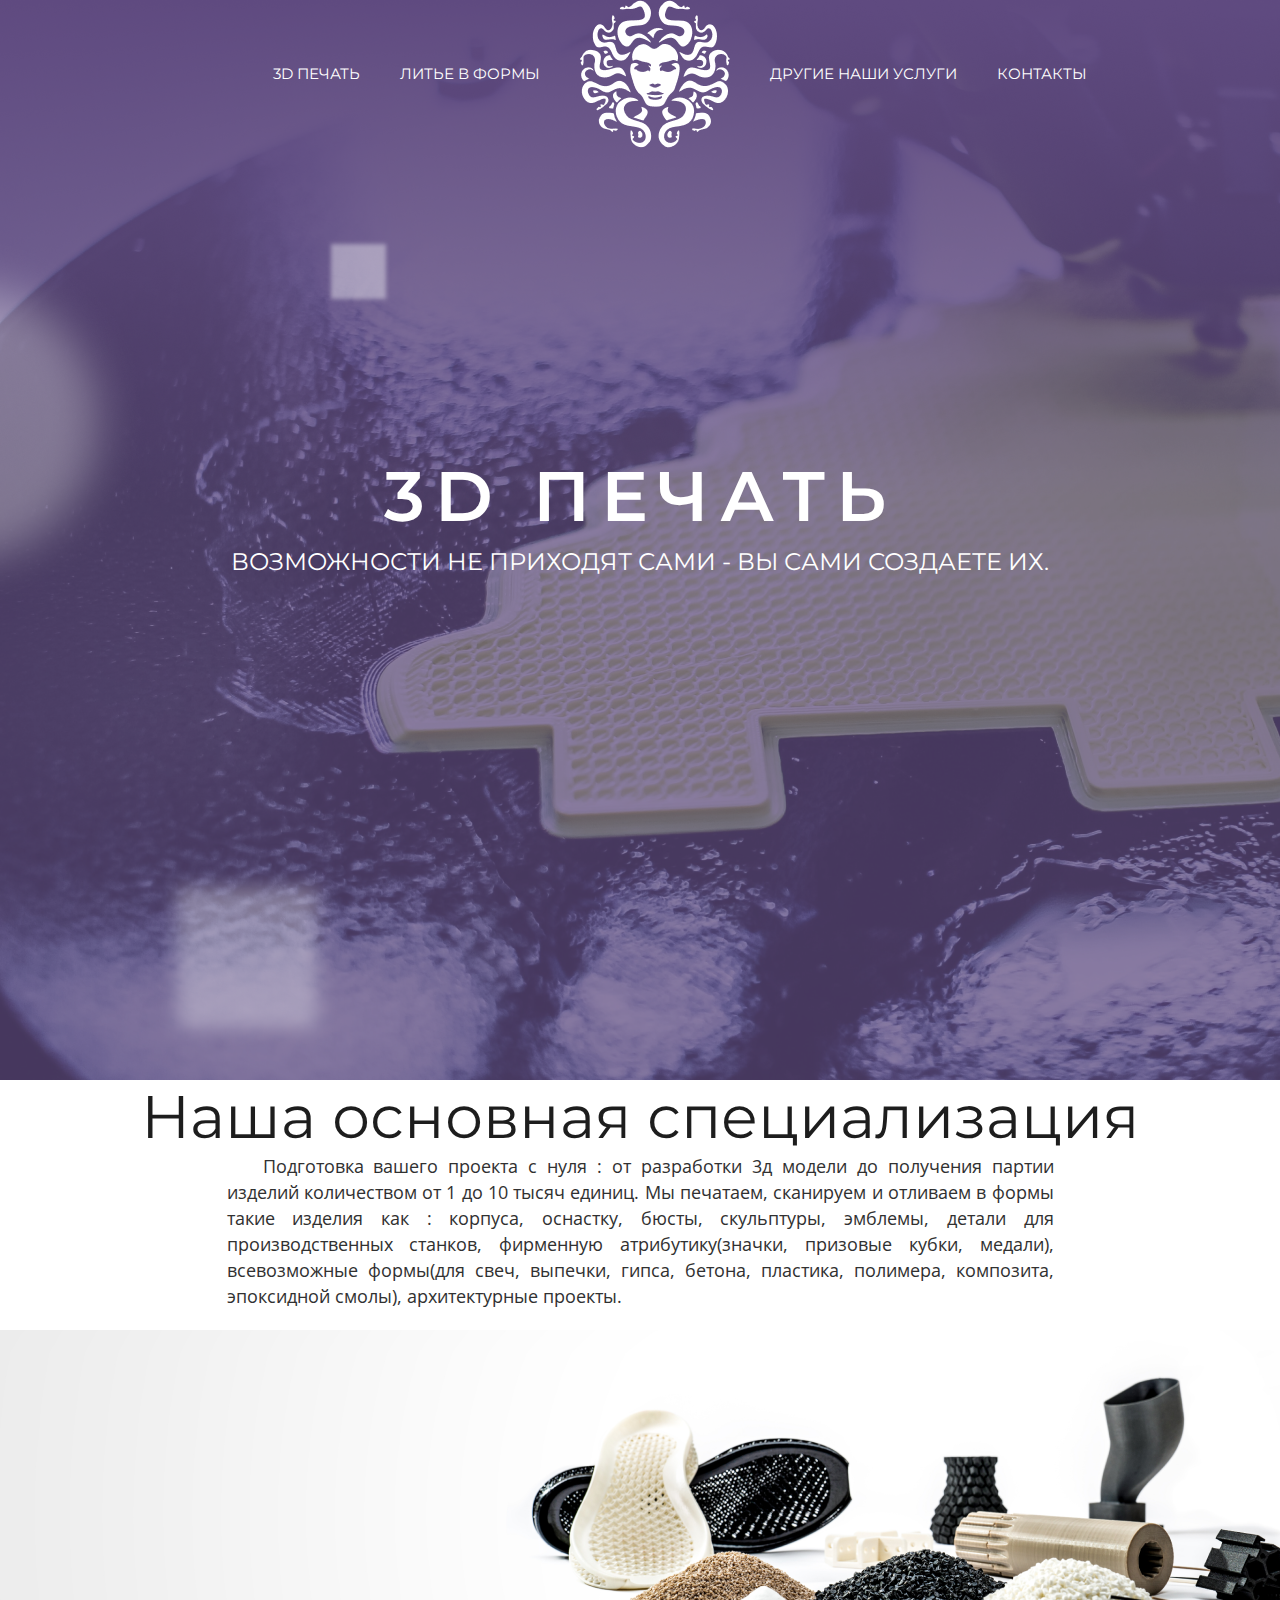
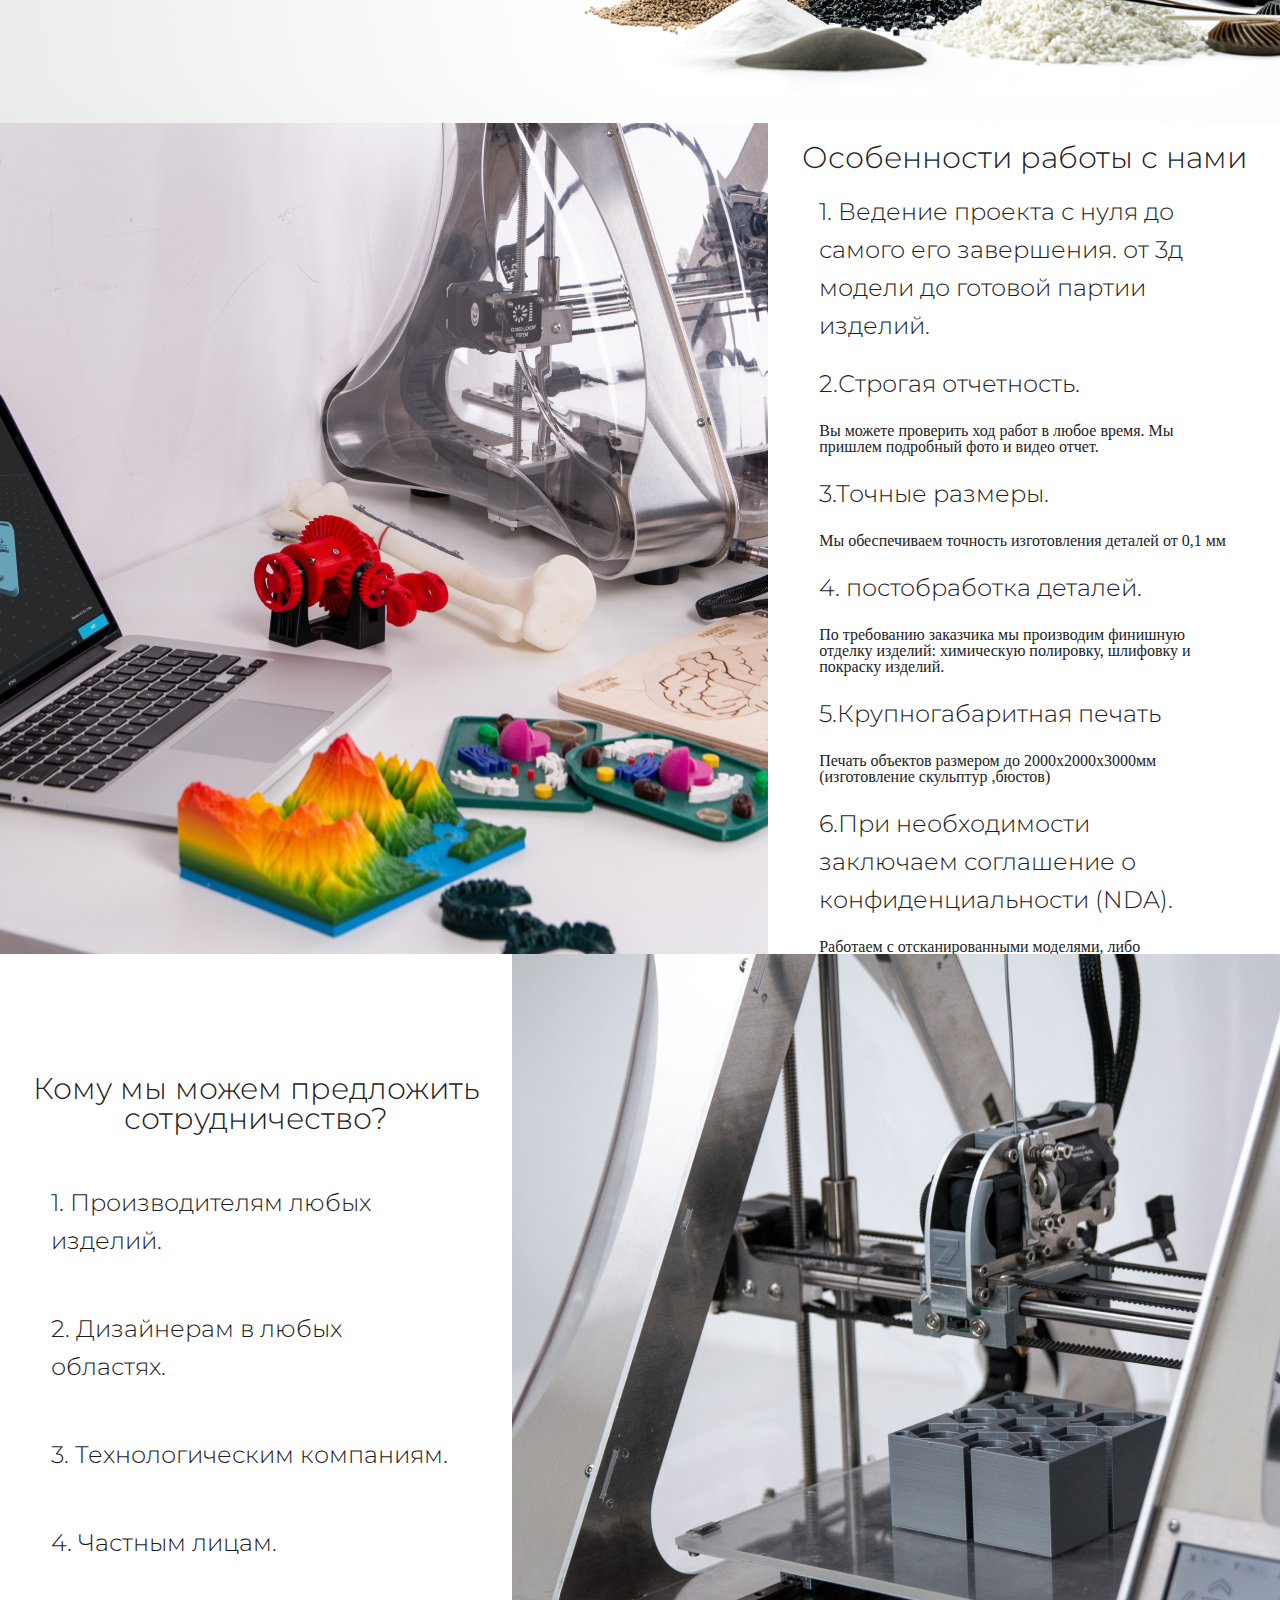
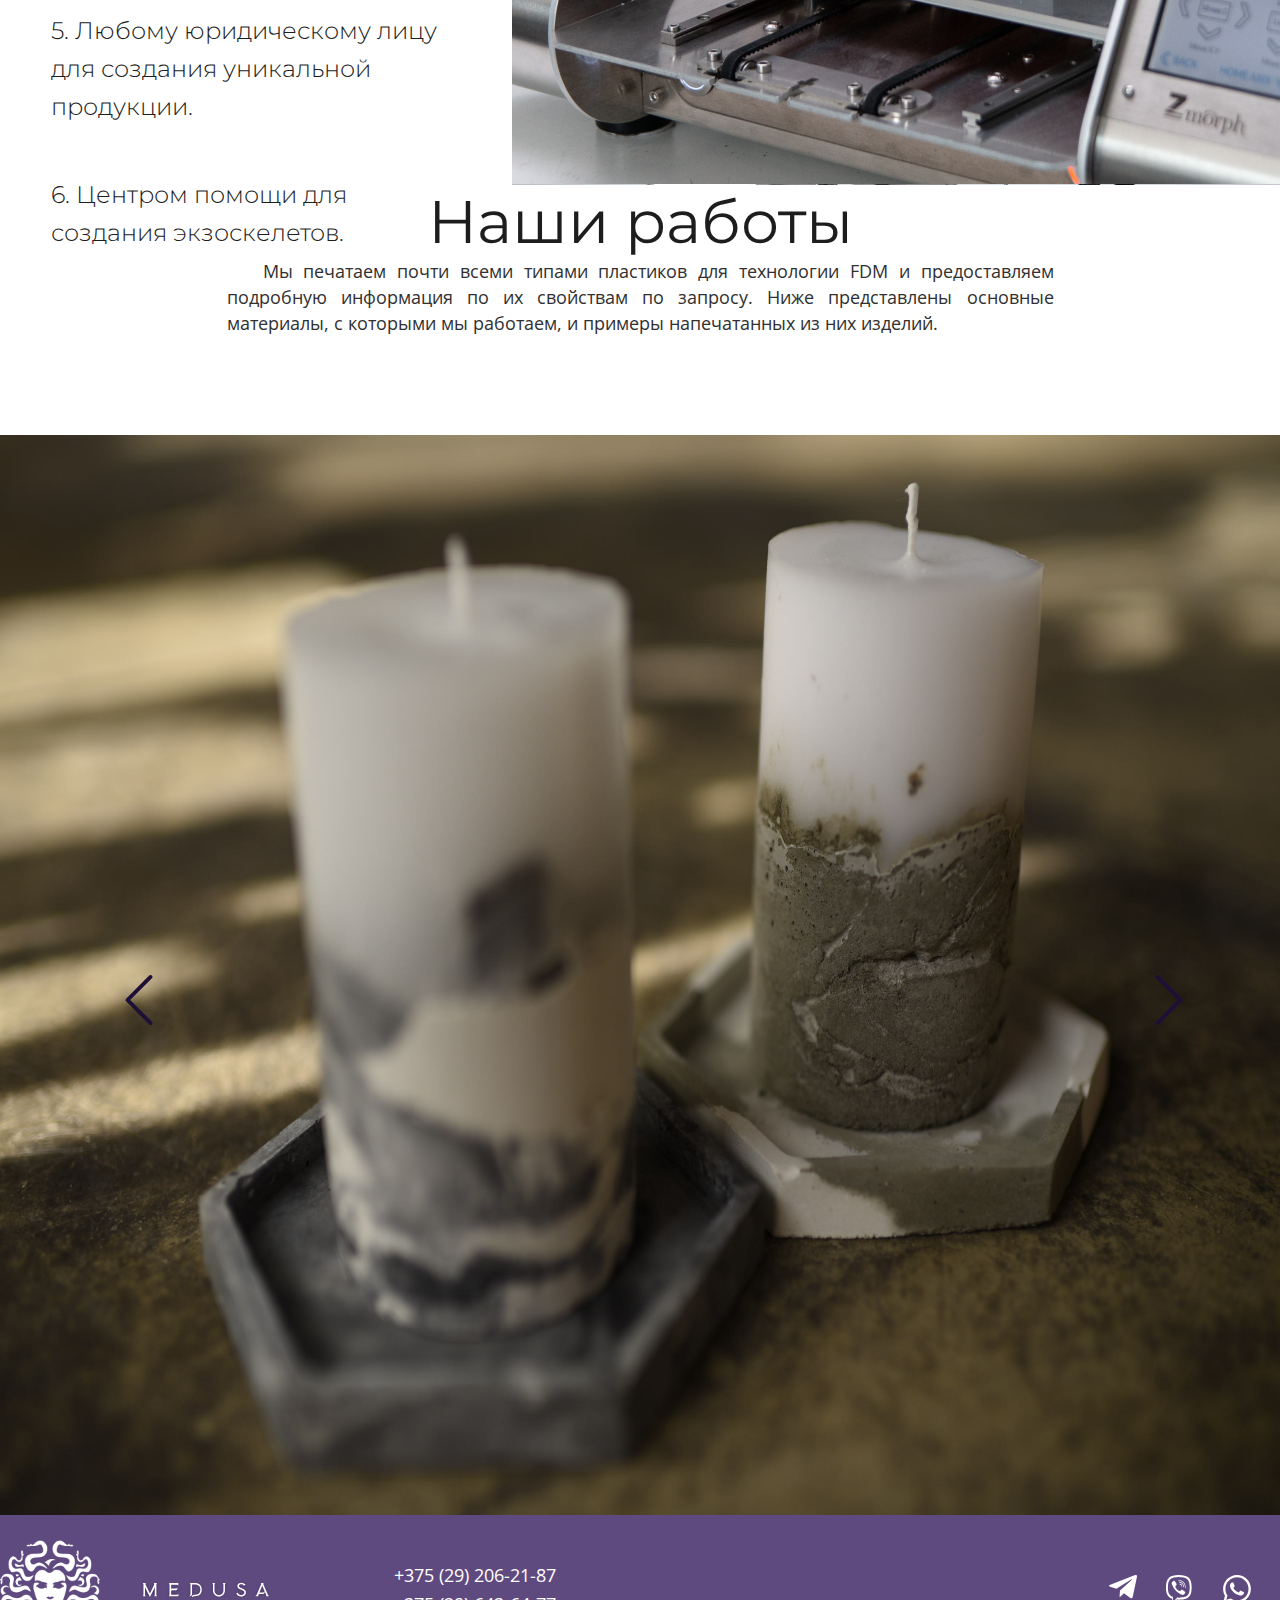
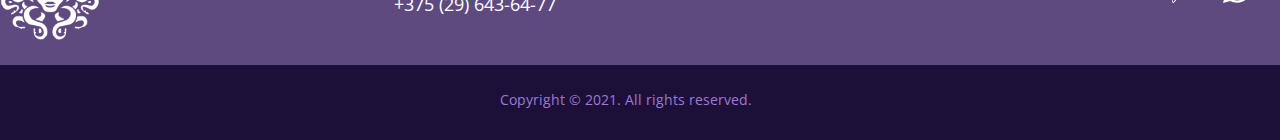
==== commit 722ed387: "chore: add slider" ====
--- a/pages/3d print/3d_print.html
+++ b/pages/3d print/3d_print.html
@@ -19,50 +19,53 @@
             <header class="header">
                 <nav class="header_nav nav">
                     <ul class="nav_list">
-                        <li class="nav_item">
-                            <a href="!#" class="nav_link">3D Печать</a>
-                        </li>
-                        <li class="nav_item">
-                            <a href="!#" class="nav_link">3D Моделирование</a>
-                        </li>
-                        <li class="nav_item">
-                            <a href="!#" class="nav_link">Лазерная Резка</a>
-                        </li>
-                        <li class="nav_item">
+                        <li class="nav_item item">
+                            <a
+                                href="./pages/3d print/3d_print.html"
+                                class="nav_link"
+                                >3D Печать</a
+                            >
+                        </li>
+                        <li class="nav_item item">
+                            <a href="!#" class="nav_link">Литье в формы</a>
+                        </li>
+
+                      <li class="nav_item item">
                             <img
                                 src="./assets/logo.png"
                                 alt="logo"
                                 class="nav_logo"
                             />
                         </li>
-                        <li class="nav_item">
-                            <a href="!#" class="nav_link">Литье в формы</a>
-                        </li>
-                        <li class="nav_item">
-                            <a href="!#" class="nav_link"
-                                >Броши Ручной Работы</a
-                            >
-                        </li>
-                        <li class="nav_item">
+                        <li class="nav_item item"><a href="!#" class="nav_link">Другие наши услуги</a>
+                            <ul class="nav_sublist">
+                                <li class="nav_subitem item"><a href="#" class="nav_link">Броши Ручной Работы</a></li>
+                                <li class="nav_subitem item"><a href="#" class="nav_link">Лазерная Резка</a></li>
+                               <!--  <li class="nav_subitem item"><a href="#" class="nav_link">Литье в формы</a></li> -->
+                                
+                              </ul>
+                            
+                        </li>
+                        <li class="nav_item item">
                             <a href="!#" class="nav_link">Контакты</a>
                         </li>
                     </ul>
                 </nav>
                 <h1 class="head_h1">3D ПЕЧАТЬ</h1>
                 <h2 class="head_h2">
-                    ??????слоган как классно мы все сделаем
+                    Возможности не приходят сами - вы сами создаете их.
                 </h2>
             </header>
             <section class="how-it-works">
-                <h2 class="how-it-works_h2">Как это работает</h2>
+                <h2 class="how-it-works_h2">Наша основная специализация</h2>
                 <p class="how-it-works_p">
-                    ?????добавить немного описания что такое 3D печать и 3D принтеры
+                    Подготовка вашего проекта с нуля : от разработки 3д модели до получения партии изделий количеством от 1 до 10 тысяч единиц. Мы печатаем, сканируем и отливаем в  формы такие изделия как :  корпуса, оснастку, бюсты, скульптуры, эмблемы, детали для производственных станков, фирменную атрибутику(значки, призовые кубки, медали), всевозможные формы(для свеч, выпечки, гипса, бетона, пластика, полимера, композита, эпоксидной смолы), архитектурные проекты.
                 </p>
             </section>
             <!--<section class="information-block">
                 <div class="information-block_left-column information_column">
                     <div class="information-block_item information-item">
-                        <h3 class="informayion-block_h3">1. 3D-ПЕЧАТЬ ФУНКЦИОНАЛЬНЫХ ИЗДЕЛИЙ И ПРОТОТИПОВ
+                        <h3 class="information-block_h3">1. 3D-ПЕЧАТЬ ФУНКЦИОНАЛЬНЫХ ИЗДЕЛИЙ И ПРОТОТИПОВ
                         </h3>
                         <p class=".information-block_p">
                             Печать корпусов, шестерен, шкивов и прочих изделий, где требуются прочность и надежность. Подбираем материал под требуемые условиях эксплуатации - термостойкость, жесткость, хим- и погодостойкость.
@@ -70,14 +73,14 @@
                         </p>
                     </div>
                     <div class="information-block_item information-item">
-                        <h3 class="informayion-block_h3">2. ПОСТОБРАБОТКА И ПОКРАСКА ГОТОВЫХ ИЗДЕЛИЙ
+                        <h3 class="information-block_h3">2. ПОСТОБРАБОТКА И ПОКРАСКА ГОТОВЫХ ИЗДЕЛИЙ
                         </h3>
                         <p class=".information-block_p">
                             При необходимости, обрабатываем и красим изделия для придания товарного внешнего вида. Покраска по каталогу RAL
                         </p>
                     </div>
                     <div class="information-block_item information-item">
-                        <h3 class="informayion-block_h3">3.ВОССТАНОВИТЕЛЬНАЯ 3D-ПЕЧАТЬ, РЕМОНТ ИЗДЕЛИЙ
+                        <h3 class="information-block_h3">3.ВОССТАНОВИТЕЛЬНАЯ 3D-ПЕЧАТЬ, РЕМОНТ ИЗДЕЛИЙ
                         </h3>
                         <p class=".information-block_p">
                             Восстанавливаем пластиковые шестерни, решетки, сломанные пластиковые детали, при наличии образца, чертежа или эскиза.
@@ -86,19 +89,19 @@
                 </div>
                 <div class="information-block_right-column information_column">
                     <div class="information-block_item information-item">
-                        <h3 class="informayion-block_h3">4.МОДЕЛИРОВАНИЕ ПО ЧЕРТЕЖАМ</h3>
+                        <h3 class="information-block_h3">4.МОДЕЛИРОВАНИЕ ПО ЧЕРТЕЖАМ</h3>
                         <p class=".information-block_p">
                             Если у вас есть эскиз с размерами или чертеж мы готовы оперативно спроектировать деталь. Вы получите твердотельную модель в форматах .step и .stl, а при печати мы заложим необходимые зазоры для сопрягаемых деталей.
                         </p>
                     </div>
                     <div class="information-block_item information-item">
-                        <h3 class="informayion-block_h3">5.ХУДОЖЕСТВЕННЫЕ ИЗДЕЛИЯ</h3>
+                        <h3 class="information-block_h3">5.ХУДОЖЕСТВЕННЫЕ ИЗДЕЛИЯ</h3>
                         <p class=".information-block_p">
                             Составьте требования по моделированию и мы изготовим художественную модель любой сложности качественно и в срок. Если модель предполагается в дальнейшем печатать, то мы сразу оптимизируем ее.
                         </p>
                     </div>
                     <div class="information-block_item information-item">
-                        <h3 class="informayion-block_h3">6.3D-ПЕЧАТЬ МАЛЫХ АРХИТЕКТУРНЫХ ФОРМ
+                        <h3 class="information-block_h3">6.3D-ПЕЧАТЬ МАЛЫХ АРХИТЕКТУРНЫХ ФОРМ
                         </h3>
                         <p class=".information-block_p">
                             Работаем с отсканированными моделями, либо самостоятельно осуществляем сканирование деталей. Подбираем настройки таким образом, чтобы мастер-модель соответствовала требованиям по детализации.
@@ -119,57 +122,78 @@
                     class="
                         information_column
                         information-block-second_column-right
-                    "
-                >
-                    <div class="information-block_item information-item">
-                        <h3 class="informayion-block_h3">1. 3D-ПЕЧАТЬ ФУНКЦИОНАЛЬНЫХ ИЗДЕЛИЙ И ПРОТОТИПОВ
-                        </h3>
-                        <p class=".information-block_p">
-                            Печать корпусов, шестерен, шкивов и прочих изделий, где требуются прочность и надежность. Подбираем материал под требуемые условиях эксплуатации - термостойкость, жесткость, хим- и погодостойкость.
-
-                        </p>
-                    </div>
-                    <div class="information-block_item information-item">
-                        <h3 class="informayion-block_h3">2. ПОСТОБРАБОТКА И ПОКРАСКА ГОТОВЫХ ИЗДЕЛИЙ
-                        </h3>
-                        <p class=".information-block_p">
-                            При необходимости, обрабатываем и красим изделия для придания товарного внешнего вида. Покраска по каталогу RAL
-                        </p>
-                    </div>
-                    <div class="information-block_item information-item">
-                        <h3 class="informayion-block_h3">3.ВОССТАНОВИТЕЛЬНАЯ 3D-ПЕЧАТЬ, РЕМОНТ ИЗДЕЛИЙ
-                        </h3>
-                        <p class=".information-block_p">
-                            Восстанавливаем пластиковые шестерни, решетки, сломанные пластиковые детали, при наличии образца, чертежа или эскиза.
-                        </p>
-                    </div>
+                    " >
+                        <h2 class="information-block_h2">Особенности работы с нами</h2>
+                        <div class="information-block_item information-item">
+                            <h3 class="information-block_h3">1. Ведение проекта с нуля до самого его завершения.
+                                от 3д модели до готовой партии изделий.                            
+                            </h3>
+                            <p class=".information-block_p">
+                                <!--Печать корпусов, шестерен, шкивов и прочих изделий, где требуются прочность и надежность. Подбираем материал под требуемые условиях эксплуатации - термостойкость, жесткость, хим- и погодостойкость.-->
+
+                            </p>
+                        </div>
+                        <div class="information-block_item information-item">
+                            <h3 class="information-block_h3">2.Строгая отчетность.
+                            </h3>
+                            <p class=".information-block_p">
+                                Вы можете проверить ход работ в любое время. Мы пришлем подробный фото и видео отчет.
+                            </p>
+                        </div>
+                        <div class="information-block_item information-item">
+                            <h3 class="information-block_h3">3.Точные размеры.
+                            </h3>
+                            <p class=".information-block_p">
+                                Мы обеспечиваем точность изготовления деталей от 0,1 мм
+                            </p>
+                        </div>                  
+                        <div class="information-block_item information-item">
+                            <h3 class="information-block_h3">4. постобработка деталей.</h3>
+                            <p class=".information-block_p">
+                                По требованию заказчика мы производим финишную отделку изделий: химическую полировку, шлифовку и покраску изделий.
+                            </p>
+                        </div>
+                        <div class="information-block_item information-item">
+                            <h3 class="information-block_h3">5.Крупногабаритная печать</h3>
+                            <p class=".information-block_p">
+                                Печать объектов размером до 2000х2000х3000мм  (изготовление скульптур ,бюстов)
+                            </p>
+                        </div>
+                        <div class="information-block_item information-item">
+                            <h3 class="information-block_h3">6.При необходимости заключаем соглашение о конфиденциальности (NDA).
+                            </h3>
+                            <p class=".information-block_p">
+                                Работаем с отсканированными моделями, либо самостоятельно осуществляем сканирование деталей. Подбираем настройки таким образом, чтобы мастер-модель соответствовала требованиям по детализации.
+                            </p>
+                        </div>                    
                 </div>
             </section>
             <section class="information-block_third">
-                <div
-                    class="
-                        information_column
-                        information-block-third_column-left
-                    "
-                >
-                <div class="information-block_item information-item">
-                    <h3 class="informayion-block_h3">4.МОДЕЛИРОВАНИЕ ПО ЧЕРТЕЖАМ</h3>
-                    <p class=".information-block_p">
-                        Если у вас есть эскиз с размерами или чертеж мы готовы оперативно спроектировать деталь. Вы получите твердотельную модель в форматах .step и .stl, а при печати мы заложим необходимые зазоры для сопрягаемых деталей.
-                    </p>
-                </div>
-                <div class="information-block_item information-item">
-                    <h3 class="informayion-block_h3">5.ХУДОЖЕСТВЕННЫЕ ИЗДЕЛИЯ</h3>
-                    <p class=".information-block_p">
-                        Составьте требования по моделированию и мы изготовим художественную модель любой сложности качественно и в срок. Если модель предполагается в дальнейшем печатать, то мы сразу оптимизируем ее.
-                    </p>
-                </div>
-                    <div class="information-block_item information-item">
-                        <h3 class="informayion-block_h3">6.3D-ПЕЧАТЬ МАЛЫХ АРХИТЕКТУРНЫХ ФОРМ
-                        </h3>
-                        <p class=".information-block_p">
-                            Работаем с отсканированными моделями, либо самостоятельно осуществляем сканирование деталей. Подбираем настройки таким образом, чтобы мастер-модель соответствовала требованиям по детализации.
-                        </p>
+                <div class="information_column information-block-third_column-left">
+                    <h2 class="information-block_h2">Кому мы можем предложить сотрудничество?</h2>
+                    <div class="information-block_item information-item">
+                        <h3 class="information-block_h3">1. Производителям любых изделий.</h3>
+                        <p class=".information-block_p"></p>
+                    </div>
+                    <div class="information-block_item information-item">
+                        <h3 class="information-block_h3">2. Дизайнерам в любых областях.</h3>
+                        <p class=".information-block_p"></p>
+                    </div>
+                    <div class="information-block_item information-item">
+                        <h3 class="information-block_h3">3. Технологическим компаниям.</h3>
+                        <p class=".information-block_p"></p>
+                    </div>
+                    <div class="information-block_item information-item">
+                        <h3 class="information-block_h3">4. Частным лицам.</h3>
+                        <p class=".information-block_p"></p>
+                    </div>
+                    <div class="information-block_item information-item">
+                        <h3 class="information-block_h3">5. Любому юридическому лицу для создания уникальной продукции.</h3>
+                        <p class=".information-block_p"></p>
+                    </div>
+                    <div class="information-block_item information-item">
+                        <h3 class="information-block_h3">6. Центром помощи для создания экзоскелетов.</h3>
+                        <p class=".information-block_p"></p>
                     </div>
                 </div>
                 <div
@@ -186,7 +210,15 @@
                     Мы печатаем почти всеми типами пластиков для технологии FDM и предоставляем подробную информация по их свойствам по запросу. Ниже представлены основные материалы, с которыми мы работаем, и примеры напечатанных из них изделий.
                 </p>
             </section>
-            <section class="slider"></section>
+            <section class="slider">
+                <div class="slider_arrow-container arrow-container_left">
+                    <img class="slider_arrow slider_arrow-left" src="/assets/arrow_left.svg" alt="arrow-left">
+                </div>
+                <img class="slider_img" id="sliderImg" src='../../../images/1.JPG'>
+                <div class="slider_arrow-container arrow-container_right">
+                    <img class="slider_arrow slider_arrow-right" src="/assets/arrow_right.svg" alt="arrow-left">
+                </div>
+            </section>
             <footer class="footer">
                 <div class="footer_wrapper">
                     <div class="footer_logo_box">
@@ -204,17 +236,17 @@
 
                     <ul class="footer_list">
                         <li class="footer_item">
-                            <p class="footer_list-phone">+375 (29) 123-45-67</p>
+                            <p class="footer_list-phone">+375 (29) 206-21-87</p>
                         </li>
                         <li class="footer_item">
-                            <p class="footer_list-phone">+375 (29) 123-45-67</p>
+                            <p class="footer_list-phone">+375 (29) 643-64-77</p>
                         </li>
                     </ul>
 
                     <ul class="social_list">
                         <li class="social_item">
                             <a
-                                href="https://web.telegram.org/"
+                                href="https://t.me/Printmeduza"
                                 class="social_link"
                                 ><img
                                     src="./assets/Telegram.svg"
@@ -223,14 +255,14 @@
                             /></a>
                         </li>
                         <li class="social_item">
-                            <a href="https://www.viber.com/" class="social_link"
+                            <a href="viber://chat?number=%2B375292062187" class="social_link"
                                 ><img
                                     src="./assets/Viber.svg"
                                     alt="Viber"
                                     class="ssocial_item_viber"
                             /></a>
                         </li>
-                        <li class="social_item">
+                       <!--  <li class="social_item">
                             <a
                                 href="https://www.instagram.com/"
                                 class="social_link"
@@ -239,10 +271,10 @@
                                     alt="instagram"
                                     class="social_item_ig"
                             /></a>
-                        </li>
+                        </li> -->
                         <li class="social_item">
                             <a
-                                href="https://www.whatsapp.com/"
+                                href="https://wa.me/375292062187"
                                 class="social_link"
                                 ><img
                                     src="./assets/WhatsUp.svg"
@@ -259,5 +291,6 @@
                 </div>
             </footer>
         </div>
+        <script src="script.js"></script>
     </body>
 </html>
--- a/pages/3d print/css/3d_print_style.css
+++ b/pages/3d print/css/3d_print_style.css
@@ -1,10 +1,11 @@
 body {
-    /*overflow-x: hidden;*/
+    /*overflow-x: hidden;*/    
 }
 
 .main_wrapper {
     position: relative;
-    width: 1920px;
+    max-width: 1920px;
+   /*  border: 1px solid  lime;  */
 }
 
 /*header start  */
@@ -14,47 +15,41 @@
     flex-wrap: nowrap;
     flex-direction: column;
     justify-content: space-between;
-    width: 1920px;
+    /* width: 1920px; */
+    width: 100%;
     height: 1080px;
     margin: 0 auto;
     background-image: url(../assets/header_background.png);
     z-index: 1;
 }
+
 /*start navigation*/
 .header_nav {
     display: flex;
-    flex-wrap: nowrap;
-    flex-direction: row;
-    justify-content: space-between;
-    width: 1430px;
-    height: 148px;
-    margin: 0 auto;
-    position: relative;
-    z-index: 3;
-}
-
-.nav_item {
-    margin-right: 40px;
-}
-
-.navr_item:last-child {
+    flex-direction: column;
+    align-items: center;
+}
+
+.nav_item:last-child {
     margin-right: 0px;
 }
 
 .nav_logo {
     width: 150px;
     height: 148px;
+    /*  margin-left: 60px; */
 }
 
 .nav_link {
     font-family: Montserrat;
     font-style: normal;
-    font-weight: normal;
+    font-weight: 400;
     font-size: 15px;
     line-height: 18px;
     text-transform: uppercase;
     color: #ffffff;
     text-decoration: none;
+    margin-top: 5px;
 }
 
 .nav_list {
@@ -63,14 +58,36 @@
     flex-direction: row;
     justify-content: center;
     align-items: center;
-    margin-left: 60px; /* centr */
-}
-
+    z-index: 5;
+    margin-left: 80px;
+}
 .nav_link:hover,
 .nav_link:focus,
 .nav_link:active {
     text-decoration-line: underline;
-    color: #e2ceff;
+    color: #250e4b;
+}
+.nav_item {
+    float: left;
+    position: relative;
+    margin-right: 40px;
+}
+.nav_sublist {
+    display: none;
+    position: absolute;
+    top: 100%;
+    width: 300px;
+}
+.nav_subitem {
+    float: none;
+    margin-top: 10px;
+}
+
+.nav_item:hover .nav_sublist {
+    display: block;
+}
+.nav_sublist a {
+    width: 200px;
 }
 /*header styles ends*/
 
@@ -100,8 +117,8 @@
 }
 
 .how-it-works {
-    width: 1920px;
-    height: 200px;
+    max-width: 1920px;
+    height: 250px;
 }
 .how-it-works_h2 {
     font-family: Montserrat;
@@ -121,25 +138,37 @@
     font-size: 18px;
     line-height: 26px;
     color: #313131;
-    text-align: center;
+    text-align: justify;
+    text-indent: 2em;
     margin: 0 auto;
 }
 
 /*IFORMATION BLOCK*/
-
+.information_column{
+    width: 50%;
+}
 .information-block {
     width: 1500px;
     height: 650px;
     display: flex;
     margin: 200px auto 0px;
 }
+.information-block_h2{
+    font-family: Montserrat;
+    font-style: normal;
+    font-weight: 300;
+    font-size: 30px;
+    margin-top: 20px;
+    text-align: center;
+}
 .information-item {
-    height: 200px;
-    width: 680px;
-    margin-top: 50px;
-    margin-left: 100px;
-}
-.informayion-block_h3 {
+    /*height: 200px;*/
+    width: 80%;
+    margin: 20px auto;
+    /* margin-top: 20px;
+    margin-left: 100px; */
+}
+.information-block_h3 {
     font-family: Montserrat;
     font-style: normal;
     font-weight: 300;
@@ -164,7 +193,7 @@
     margin-left: auto;
 }
 .information_image {
-    width: 1920px;
+    max-width: 1920px;
     height: 393px;
     background-image: url(../assets/infrmation_image.png);
 }
@@ -175,46 +204,94 @@
 }
 
 .information-block_second {
-    width: 1920px;
+    max-width: 1920px;
     height: 831px;
     display: flex;
 }
 .information-block-second_column-right {
-    width: 560px;
+    /* width: 560px; */
     height: 431px;
     
 }
 .information-block_third {
-    width: 1920px;
+    max-width: 1920px;
     height: 831px;
     display: flex;
 }
 .information-block-third_column-left {
-    width: 560px;
-    height: 431px;   
+   /*  width: 560px; */
+    height: 431px;  
+    margin-top: 100px; 
+}
+.information-block-third_column-left .information-item{
+    margin-bottom: 50px;
+    margin-top: 50px;
 }
 .information-block_third_rifht-image {
     width: 960px;
     height: 831px;
     background-image: url(../assets/information3_image.png);
 }
-
+/* SLIDER ***************************/
 .slider {
-    width: 1920px;
+    max-width: 1920px;
     height: 1080px;
-    background-image: url(../assets/slider.png);
-}
+    position: relative;
+}
+
+.slider_img{
+    width: 100%;
+    height: 100%; 
+    position: absolute;
+    top: 0px;
+    left: 0px;  
+    z-index: 0; 
+}
+.slider_arrow-container{
+    width: 250px;
+    height: 100%;
+    position: absolute;   
+    z-index: 1;
+    top: 0px;
+}
+.arrow-container_left{   
+    left: 0px;
+}
+.arrow-container_right{
+    right: 0px;
+}
+.slider_arrow{
+    position: absolute;
+    z-index: 3;
+    top: 50%;
+    left: 50%;
+    margin-right: -50%;
+    transform: (-50%,-50%);
+}
+
+.arrow-container_left:hover{
+    background: linear-gradient(88.52deg, rgba(28, 16, 56, 0.55) 0.75%, rgba(95, 74, 128, 0.075) 98.23%);
+}
+.arrow-container_right:hover{
+    background: linear-gradient(268.52deg, rgba(28, 16, 56, 0.55) 0.75%, rgba(95, 74, 128, 0.075) 98.23%);
+}
+
+.slider_arrow-container:hover .slider_arrow{
+    transform: scale(1.2);
+}
+
+
 
 /*start footer*/
 
 .footer {
-    width: 1920px;
+    max-width: 1920px;
     height: 150px;
     margin: 0 auto;
     background: #5f4a80;
 }
 .footer_wrapper {
-    width: 1500px;
+    max-width: 1500px;
     height: 150px;
     margin: 0 auto;
     display: flex;
@@ -298,7 +375,7 @@
 }
 
 .footer_copyright {
-    width: 1920px;
+    max-width: 1920px;
     height: 50px;
     background: #1c1038;
     padding-top: 25px;
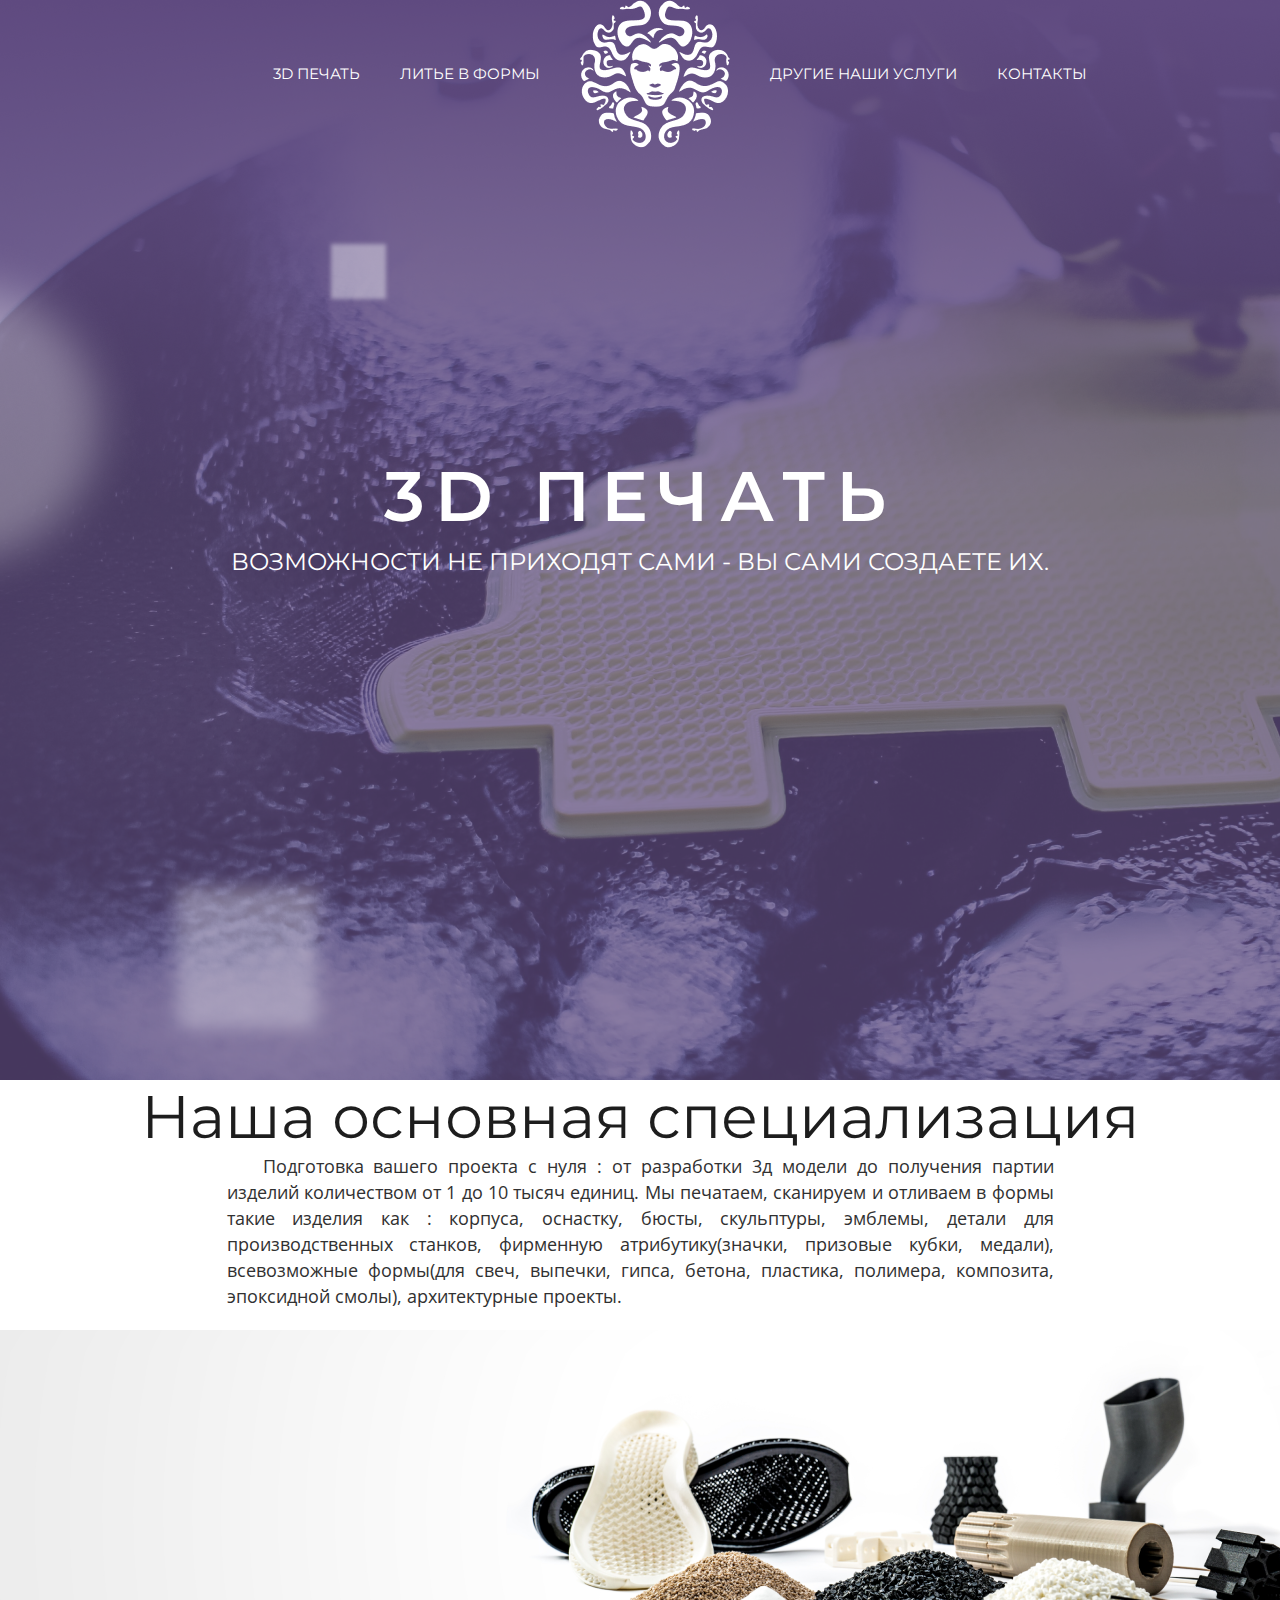
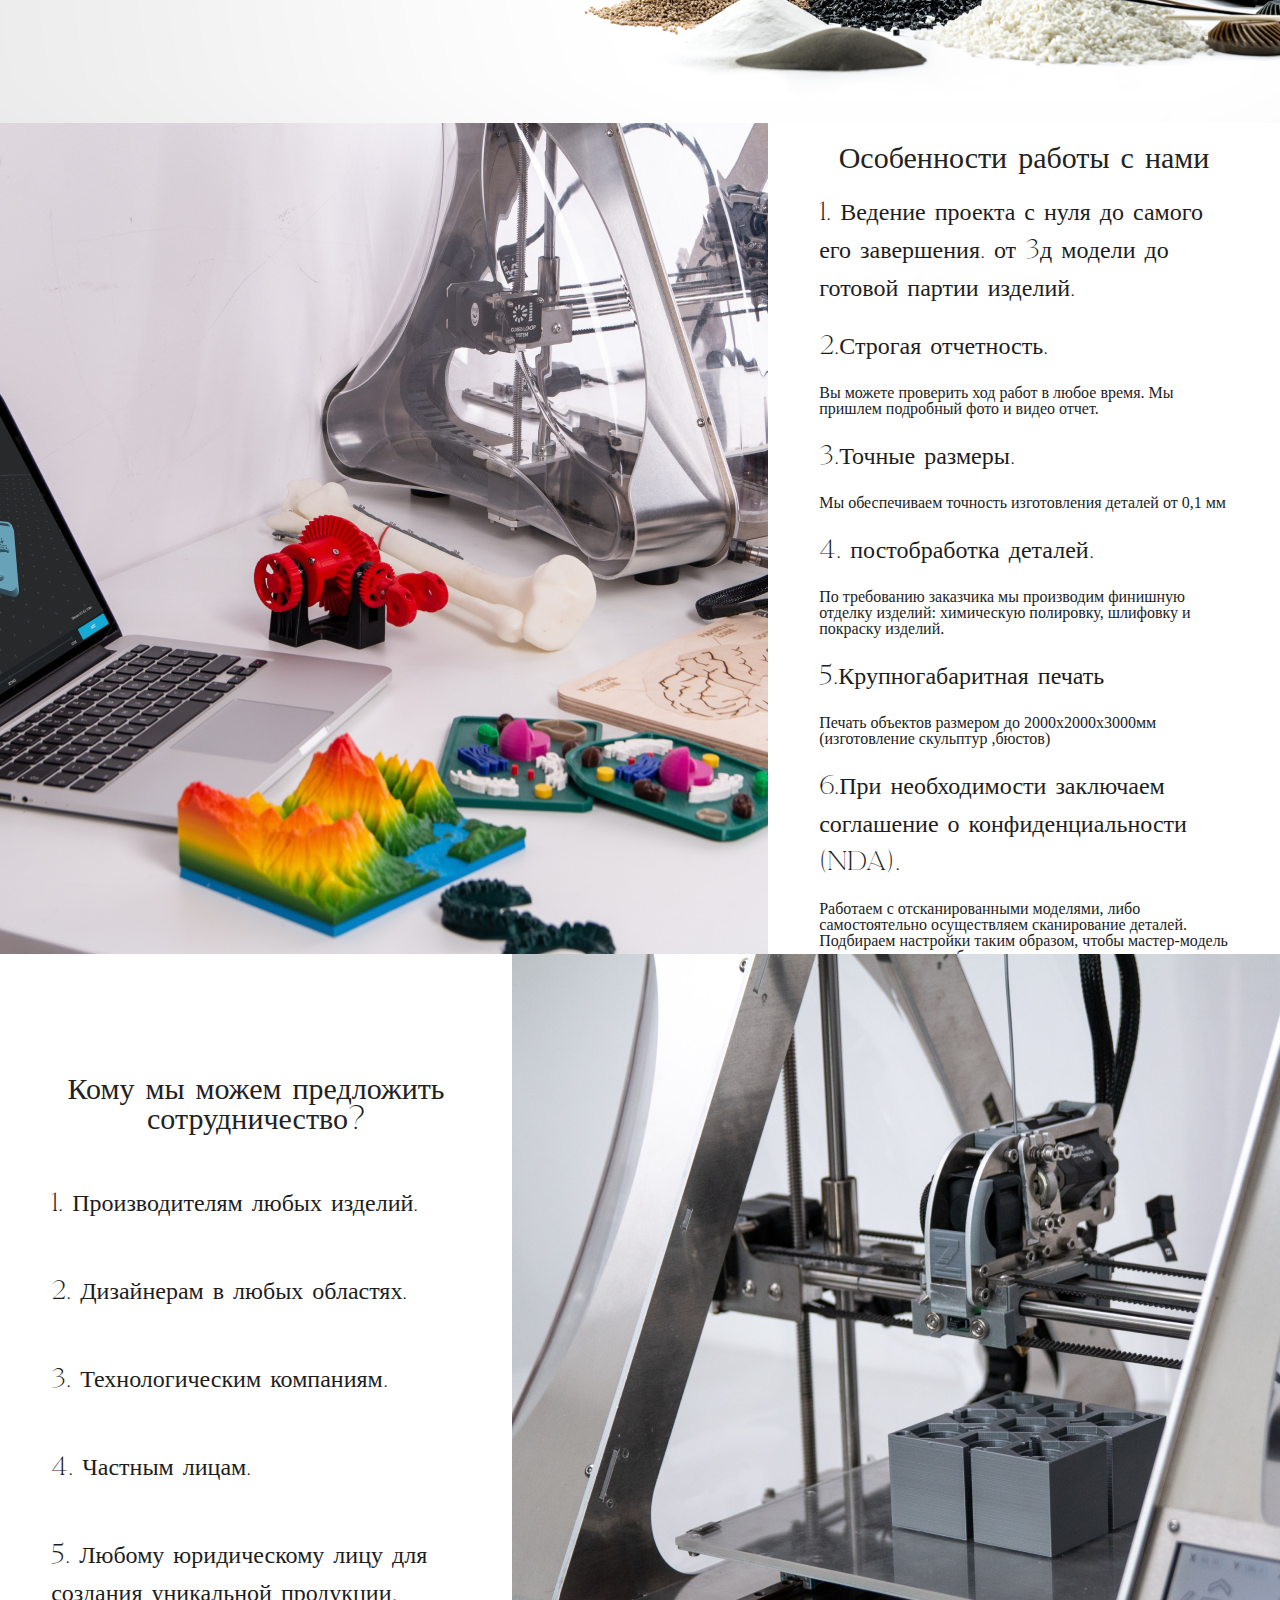
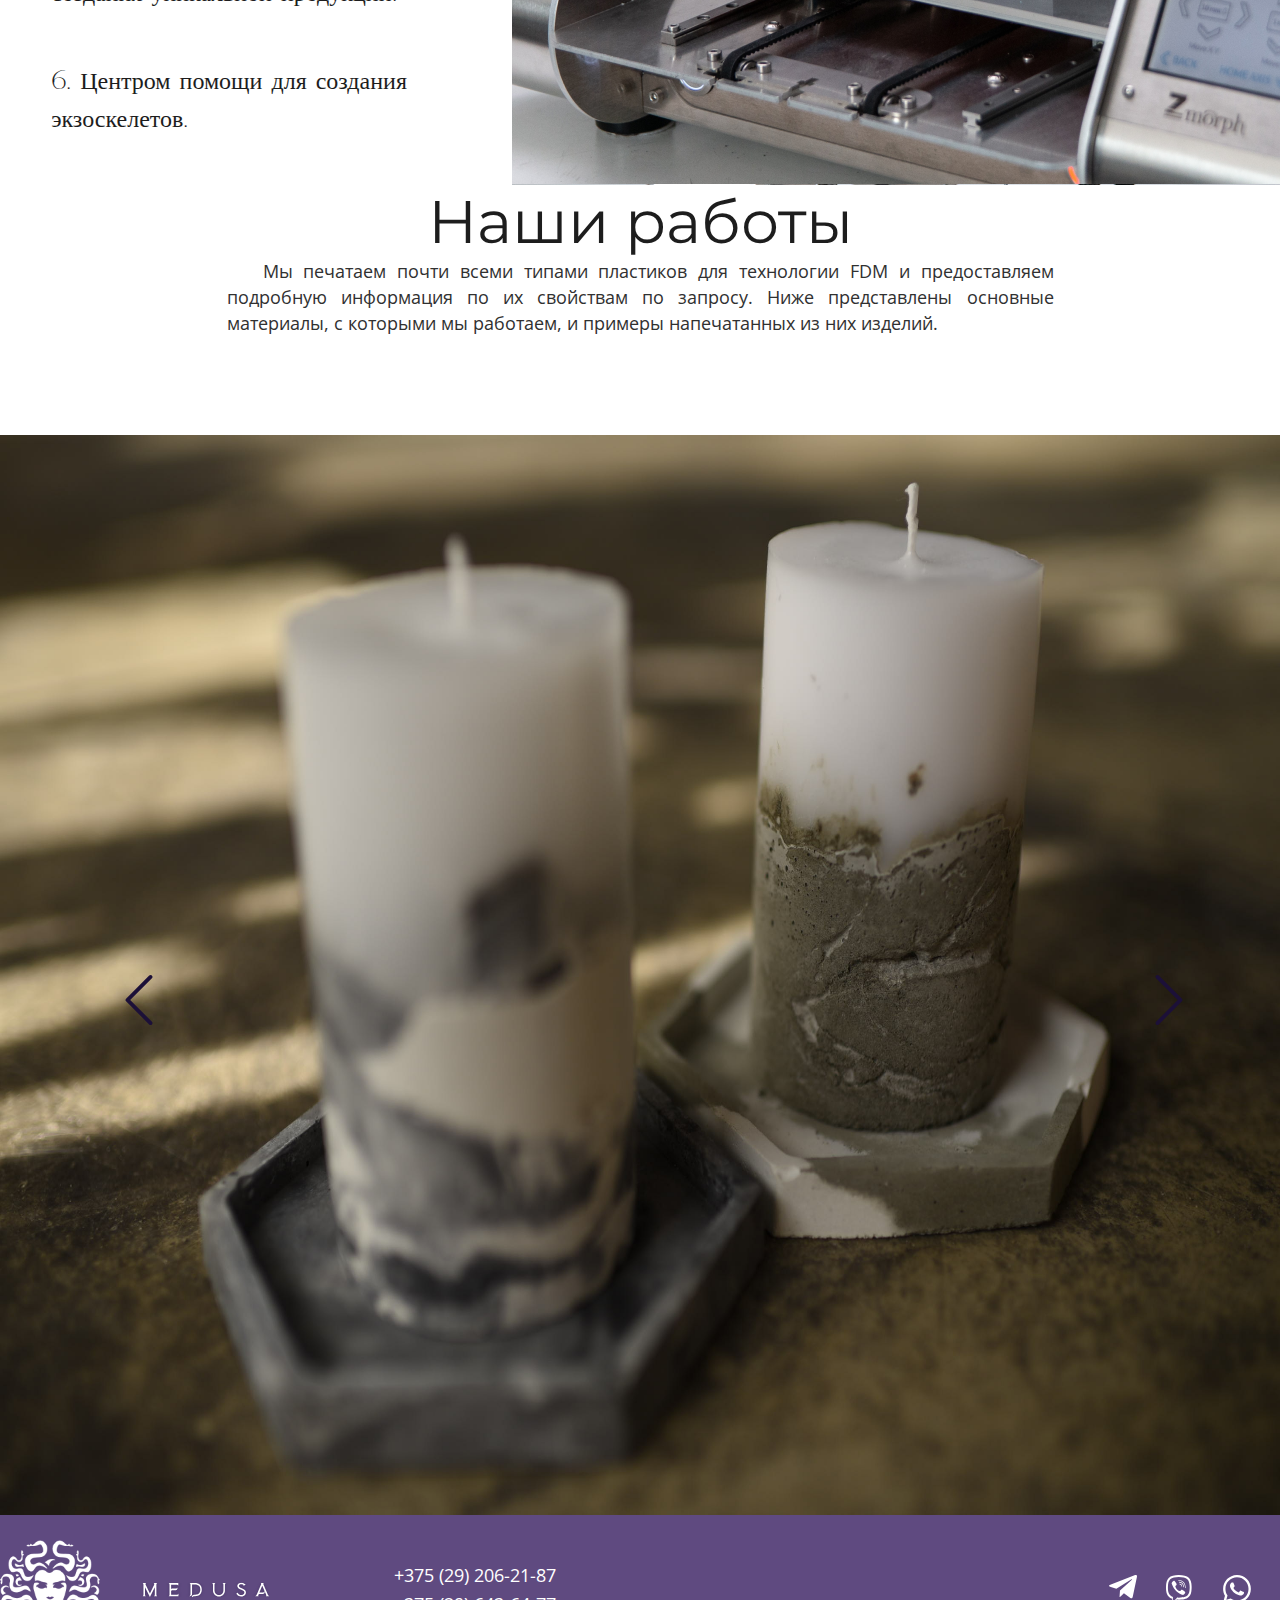
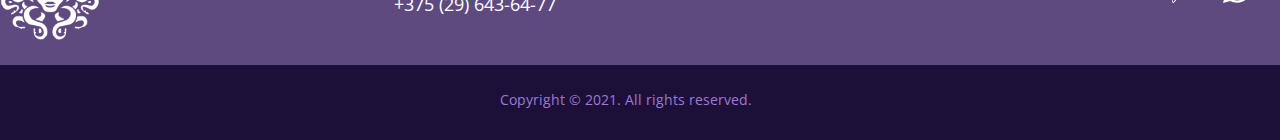
==== commit 40bdab6a: "chore test new fonts" ====
--- a/pages/3d print/3d_print.html
+++ b/pages/3d print/3d_print.html
@@ -30,21 +30,28 @@
                             <a href="!#" class="nav_link">Литье в формы</a>
                         </li>
 
-                      <li class="nav_item item">
+                        <li class="nav_item item">
                             <img
                                 src="./assets/logo.png"
                                 alt="logo"
                                 class="nav_logo"
                             />
                         </li>
-                        <li class="nav_item item"><a href="!#" class="nav_link">Другие наши услуги</a>
+                        <li class="nav_item item">
+                            <a href="!#" class="nav_link">Другие наши услуги</a>
                             <ul class="nav_sublist">
-                                <li class="nav_subitem item"><a href="#" class="nav_link">Броши Ручной Работы</a></li>
-                                <li class="nav_subitem item"><a href="#" class="nav_link">Лазерная Резка</a></li>
-                               <!--  <li class="nav_subitem item"><a href="#" class="nav_link">Литье в формы</a></li> -->
-                                
-                              </ul>
-                            
+                                <li class="nav_subitem item">
+                                    <a href="#" class="nav_link"
+                                        >Броши Ручной Работы</a
+                                    >
+                                </li>
+                                <li class="nav_subitem item">
+                                    <a href="#" class="nav_link"
+                                        >Лазерная Резка</a
+                                    >
+                                </li>
+                                <!--  <li class="nav_subitem item"><a href="#" class="nav_link">Литье в формы</a></li> -->
+                            </ul>
                         </li>
                         <li class="nav_item item">
                             <a href="!#" class="nav_link">Контакты</a>
@@ -59,7 +66,14 @@
             <section class="how-it-works">
                 <h2 class="how-it-works_h2">Наша основная специализация</h2>
                 <p class="how-it-works_p">
-                    Подготовка вашего проекта с нуля : от разработки 3д модели до получения партии изделий количеством от 1 до 10 тысяч единиц. Мы печатаем, сканируем и отливаем в  формы такие изделия как :  корпуса, оснастку, бюсты, скульптуры, эмблемы, детали для производственных станков, фирменную атрибутику(значки, призовые кубки, медали), всевозможные формы(для свеч, выпечки, гипса, бетона, пластика, полимера, композита, эпоксидной смолы), архитектурные проекты.
+                    Подготовка вашего проекта с нуля : от разработки 3д модели
+                    до получения партии изделий количеством от 1 до 10 тысяч
+                    единиц. Мы печатаем, сканируем и отливаем в формы такие
+                    изделия как : корпуса, оснастку, бюсты, скульптуры, эмблемы,
+                    детали для производственных станков, фирменную
+                    атрибутику(значки, призовые кубки, медали), всевозможные
+                    формы(для свеч, выпечки, гипса, бетона, пластика, полимера,
+                    композита, эпоксидной смолы), архитектурные проекты.
                 </p>
             </section>
             <!--<section class="information-block">
@@ -122,65 +136,96 @@
                     class="
                         information_column
                         information-block-second_column-right
-                    " >
-                        <h2 class="information-block_h2">Особенности работы с нами</h2>
-                        <div class="information-block_item information-item">
-                            <h3 class="information-block_h3">1. Ведение проекта с нуля до самого его завершения.
-                                от 3д модели до готовой партии изделий.                            
-                            </h3>
-                            <p class=".information-block_p">
-                                <!--Печать корпусов, шестерен, шкивов и прочих изделий, где требуются прочность и надежность. Подбираем материал под требуемые условиях эксплуатации - термостойкость, жесткость, хим- и погодостойкость.-->
-
-                            </p>
-                        </div>
-                        <div class="information-block_item information-item">
-                            <h3 class="information-block_h3">2.Строгая отчетность.
-                            </h3>
-                            <p class=".information-block_p">
-                                Вы можете проверить ход работ в любое время. Мы пришлем подробный фото и видео отчет.
-                            </p>
-                        </div>
-                        <div class="information-block_item information-item">
-                            <h3 class="information-block_h3">3.Точные размеры.
-                            </h3>
-                            <p class=".information-block_p">
-                                Мы обеспечиваем точность изготовления деталей от 0,1 мм
-                            </p>
-                        </div>                  
-                        <div class="information-block_item information-item">
-                            <h3 class="information-block_h3">4. постобработка деталей.</h3>
-                            <p class=".information-block_p">
-                                По требованию заказчика мы производим финишную отделку изделий: химическую полировку, шлифовку и покраску изделий.
-                            </p>
-                        </div>
-                        <div class="information-block_item information-item">
-                            <h3 class="information-block_h3">5.Крупногабаритная печать</h3>
-                            <p class=".information-block_p">
-                                Печать объектов размером до 2000х2000х3000мм  (изготовление скульптур ,бюстов)
-                            </p>
-                        </div>
-                        <div class="information-block_item information-item">
-                            <h3 class="information-block_h3">6.При необходимости заключаем соглашение о конфиденциальности (NDA).
-                            </h3>
-                            <p class=".information-block_p">
-                                Работаем с отсканированными моделями, либо самостоятельно осуществляем сканирование деталей. Подбираем настройки таким образом, чтобы мастер-модель соответствовала требованиям по детализации.
-                            </p>
-                        </div>                    
+                    "
+                >
+                    <h2 class="information-block_h2">
+                        Особенности работы с нами
+                    </h2>
+                    <div class="information-block_item information-item">
+                        <h3 class="information-block_h3">
+                            1. Ведение проекта с нуля до самого его завершения.
+                            от 3д модели до готовой партии изделий.
+                        </h3>
+                        <p class=".information-block_p">
+                            <!--Печать корпусов, шестерен, шкивов и прочих изделий, где требуются прочность и надежность. Подбираем материал под требуемые условиях эксплуатации - термостойкость, жесткость, хим- и погодостойкость.-->
+                        </p>
+                    </div>
+                    <div class="information-block_item information-item">
+                        <h3 class="information-block_h3">
+                            2.Строгая отчетность.
+                        </h3>
+                        <p class=".information-block_p">
+                            Вы можете проверить ход работ в любое время. Мы
+                            пришлем подробный фото и видео отчет.
+                        </p>
+                    </div>
+                    <div class="information-block_item information-item">
+                        <h3 class="information-block_h3">3.Точные размеры.</h3>
+                        <p class=".information-block_p">
+                            Мы обеспечиваем точность изготовления деталей от 0,1
+                            мм
+                        </p>
+                    </div>
+                    <div class="information-block_item information-item">
+                        <h3 class="information-block_h3">
+                            4. постобработка деталей.
+                        </h3>
+                        <p class=".information-block_p">
+                            По требованию заказчика мы производим финишную
+                            отделку изделий: химическую полировку, шлифовку и
+                            покраску изделий.
+                        </p>
+                    </div>
+                    <div class="information-block_item information-item">
+                        <h3 class="information-block_h3">
+                            5.Крупногабаритная печать
+                        </h3>
+                        <p class=".information-block_p">
+                            Печать объектов размером до 2000х2000х3000мм
+                            (изготовление скульптур ,бюстов)
+                        </p>
+                    </div>
+                    <div class="information-block_item information-item">
+                        <h3 class="information-block_h3">
+                            6.При необходимости заключаем соглашение о
+                            конфиденциальности (NDA).
+                        </h3>
+                        <p class=".information-block_p">
+                            Работаем с отсканированными моделями, либо
+                            самостоятельно осуществляем сканирование деталей.
+                            Подбираем настройки таким образом, чтобы
+                            мастер-модель соответствовала требованиям по
+                            детализации.
+                        </p>
+                    </div>
                 </div>
             </section>
             <section class="information-block_third">
-                <div class="information_column information-block-third_column-left">
-                    <h2 class="information-block_h2">Кому мы можем предложить сотрудничество?</h2>
-                    <div class="information-block_item information-item">
-                        <h3 class="information-block_h3">1. Производителям любых изделий.</h3>
-                        <p class=".information-block_p"></p>
-                    </div>
-                    <div class="information-block_item information-item">
-                        <h3 class="information-block_h3">2. Дизайнерам в любых областях.</h3>
-                        <p class=".information-block_p"></p>
-                    </div>
-                    <div class="information-block_item information-item">
-                        <h3 class="information-block_h3">3. Технологическим компаниям.</h3>
+                <div
+                    class="
+                        information_column
+                        information-block-third_column-left
+                    "
+                >
+                    <h2 class="information-block_h2">
+                        Кому мы можем предложить сотрудничество?
+                    </h2>
+                    <div class="information-block_item information-item">
+                        <h3 class="information-block_h3">
+                            1. Производителям любых изделий.
+                        </h3>
+                        <p class=".information-block_p"></p>
+                    </div>
+                    <div class="information-block_item information-item">
+                        <h3 class="information-block_h3">
+                            2. Дизайнерам в любых областях.
+                        </h3>
+                        <p class=".information-block_p"></p>
+                    </div>
+                    <div class="information-block_item information-item">
+                        <h3 class="information-block_h3">
+                            3. Технологическим компаниям.
+                        </h3>
                         <p class=".information-block_p"></p>
                     </div>
                     <div class="information-block_item information-item">
@@ -188,11 +233,16 @@
                         <p class=".information-block_p"></p>
                     </div>
                     <div class="information-block_item information-item">
-                        <h3 class="information-block_h3">5. Любому юридическому лицу для создания уникальной продукции.</h3>
-                        <p class=".information-block_p"></p>
-                    </div>
-                    <div class="information-block_item information-item">
-                        <h3 class="information-block_h3">6. Центром помощи для создания экзоскелетов.</h3>
+                        <h3 class="information-block_h3">
+                            5. Любому юридическому лицу для создания уникальной
+                            продукции.
+                        </h3>
+                        <p class=".information-block_p"></p>
+                    </div>
+                    <div class="information-block_item information-item">
+                        <h3 class="information-block_h3">
+                            6. Центром помощи для создания экзоскелетов.
+                        </h3>
                         <p class=".information-block_p"></p>
                     </div>
                 </div>
@@ -207,16 +257,31 @@
             <section class="how-it-works">
                 <h2 class="how-it-works_h2">Наши работы</h2>
                 <p class="how-it-works_p">
-                    Мы печатаем почти всеми типами пластиков для технологии FDM и предоставляем подробную информация по их свойствам по запросу. Ниже представлены основные материалы, с которыми мы работаем, и примеры напечатанных из них изделий.
+                    Мы печатаем почти всеми типами пластиков для технологии FDM
+                    и предоставляем подробную информация по их свойствам по
+                    запросу. Ниже представлены основные материалы, с которыми мы
+                    работаем, и примеры напечатанных из них изделий.
                 </p>
             </section>
             <section class="slider">
                 <div class="slider_arrow-container arrow-container_left">
-                    <img class="slider_arrow slider_arrow-left" src="/assets/arrow_left.svg" alt="arrow-left">
-                </div>
-                <img class="slider_img" id="sliderImg" src='../../../images/1.JPG'>
+                    <img
+                        class="slider_arrow slider_arrow-left"
+                        src="../../assets/arrow_left.svg"
+                        alt="arrow-left"
+                    />
+                </div>
+                <img
+                    class="slider_img"
+                    id="sliderImg"
+                    src="../../images/1.JPG"
+                />
                 <div class="slider_arrow-container arrow-container_right">
-                    <img class="slider_arrow slider_arrow-right" src="/assets/arrow_right.svg" alt="arrow-left">
+                    <img
+                        class="slider_arrow slider_arrow-right"
+                        src="../../assets/arrow_right.svg"
+                        alt="arrow-left"
+                    />
                 </div>
             </section>
             <footer class="footer">
@@ -255,14 +320,16 @@
                             /></a>
                         </li>
                         <li class="social_item">
-                            <a href="viber://chat?number=%2B375292062187" class="social_link"
+                            <a
+                                href="viber://chat?number=%2B375292062187"
+                                class="social_link"
                                 ><img
                                     src="./assets/Viber.svg"
                                     alt="Viber"
                                     class="ssocial_item_viber"
                             /></a>
                         </li>
-                       <!--  <li class="social_item">
+                        <!--  <li class="social_item">
                             <a
                                 href="https://www.instagram.com/"
                                 class="social_link"
--- a/pages/3d print/css/3d_print_style.css
+++ b/pages/3d print/css/3d_print_style.css
@@ -1,11 +1,20 @@
+@font-face {
+    font-family: "La Luxes Serif";
+    font-style: normal;
+    font-weight: 400;
+    src: local(""), url("../../../fonts/LaLuxesSerif.woff2") format("woff2"),
+        /* Chrome 26+, Opera 23+, Firefox 39+ */
+            url("../../../fonts/LaLuxesSerif.woff") format("woff"); /* Chrome 6+, Firefox 3.6+, IE 9+, Safari 5.1+ */
+}
+
 body {
-    /*overflow-x: hidden;*/    
+    /*overflow-x: hidden;*/
 }
 
 .main_wrapper {
     position: relative;
     max-width: 1920px;
-   /*  border: 1px solid  lime;  */
+    /*  border: 1px solid  lime;  */
 }
 
 /*header start  */
@@ -144,7 +153,7 @@
 }
 
 /*IFORMATION BLOCK*/
-.information_column{
+.information_column {
     width: 50%;
 }
 .information-block {
@@ -153,8 +162,8 @@
     display: flex;
     margin: 200px auto 0px;
 }
-.information-block_h2{
-    font-family: Montserrat;
+.information-block_h2 {
+    font-family: "La Luxes Serif";
     font-style: normal;
     font-weight: 300;
     font-size: 30px;
@@ -169,7 +178,7 @@
     margin-left: 100px; */
 }
 .information-block_h3 {
-    font-family: Montserrat;
+    font-family: "La Luxes Serif";
     font-style: normal;
     font-weight: 300;
     font-size: 24px;
@@ -180,14 +189,13 @@
 .information-block_p {
     width: 606px;
     height: 62px;
-    font-family: Open Sans;
-    font-style: normal;
-    font-weight: 300;
+    font-family: "La Luxes Serif";
+    font-style: normal;
+    font-weight: normal;
     font-size: 18px;
     line-height: 26px;
     color: #313131;
     margin-left: 20px;
-   
 }
 .information-block_right-column {
     margin-left: auto;
@@ -211,7 +219,6 @@
 .information-block-second_column-right {
     /* width: 560px; */
     height: 431px;
-    
 }
 .information-block_third {
     max-width: 1920px;
@@ -219,11 +226,11 @@
     display: flex;
 }
 .information-block-third_column-left {
-   /*  width: 560px; */
-    height: 431px;  
-    margin-top: 100px; 
-}
-.information-block-third_column-left .information-item{
+    /*  width: 560px; */
+    height: 431px;
+    margin-top: 100px;
+}
+.information-block-third_column-left .information-item {
     margin-bottom: 50px;
     margin-top: 50px;
 }
@@ -239,48 +246,54 @@
     position: relative;
 }
 
-.slider_img{
+.slider_img {
     width: 100%;
-    height: 100%; 
+    height: 100%;
     position: absolute;
     top: 0px;
-    left: 0px;  
-    z-index: 0; 
-}
-.slider_arrow-container{
+    left: 0px;
+    z-index: 0;
+}
+.slider_arrow-container {
     width: 250px;
     height: 100%;
-    position: absolute;   
+    position: absolute;
     z-index: 1;
     top: 0px;
 }
-.arrow-container_left{   
+.arrow-container_left {
     left: 0px;
 }
-.arrow-container_right{
+.arrow-container_right {
     right: 0px;
 }
-.slider_arrow{
+.slider_arrow {
     position: absolute;
     z-index: 3;
     top: 50%;
     left: 50%;
     margin-right: -50%;
-    transform: (-50%,-50%);
-}
-
-.arrow-container_left:hover{
-    background: linear-gradient(88.52deg, rgba(28, 16, 56, 0.55) 0.75%, rgba(95, 74, 128, 0.075) 98.23%);
-}
-.arrow-container_right:hover{
-    background: linear-gradient(268.52deg, rgba(28, 16, 56, 0.55) 0.75%, rgba(95, 74, 128, 0.075) 98.23%);
-}
-
-.slider_arrow-container:hover .slider_arrow{
+    transform: (-50%, -50%);
+}
+
+.arrow-container_left:hover {
+    background: linear-gradient(
+        88.52deg,
+        rgba(28, 16, 56, 0.55) 0.75%,
+        rgba(95, 74, 128, 0.075) 98.23%
+    );
+}
+.arrow-container_right:hover {
+    background: linear-gradient(
+        268.52deg,
+        rgba(28, 16, 56, 0.55) 0.75%,
+        rgba(95, 74, 128, 0.075) 98.23%
+    );
+}
+
+.slider_arrow-container:hover .slider_arrow {
     transform: scale(1.2);
 }
-
-
 
 /*start footer*/
 
@@ -355,11 +368,10 @@
     width: 30px;
     height: 30px;
 }
-.social_link{
+.social_link {
     width: 30px;
-    height: 30px;  
-}
-
+    height: 30px;
+}
 
 .footer_nav {
     margin-left: 50px;
